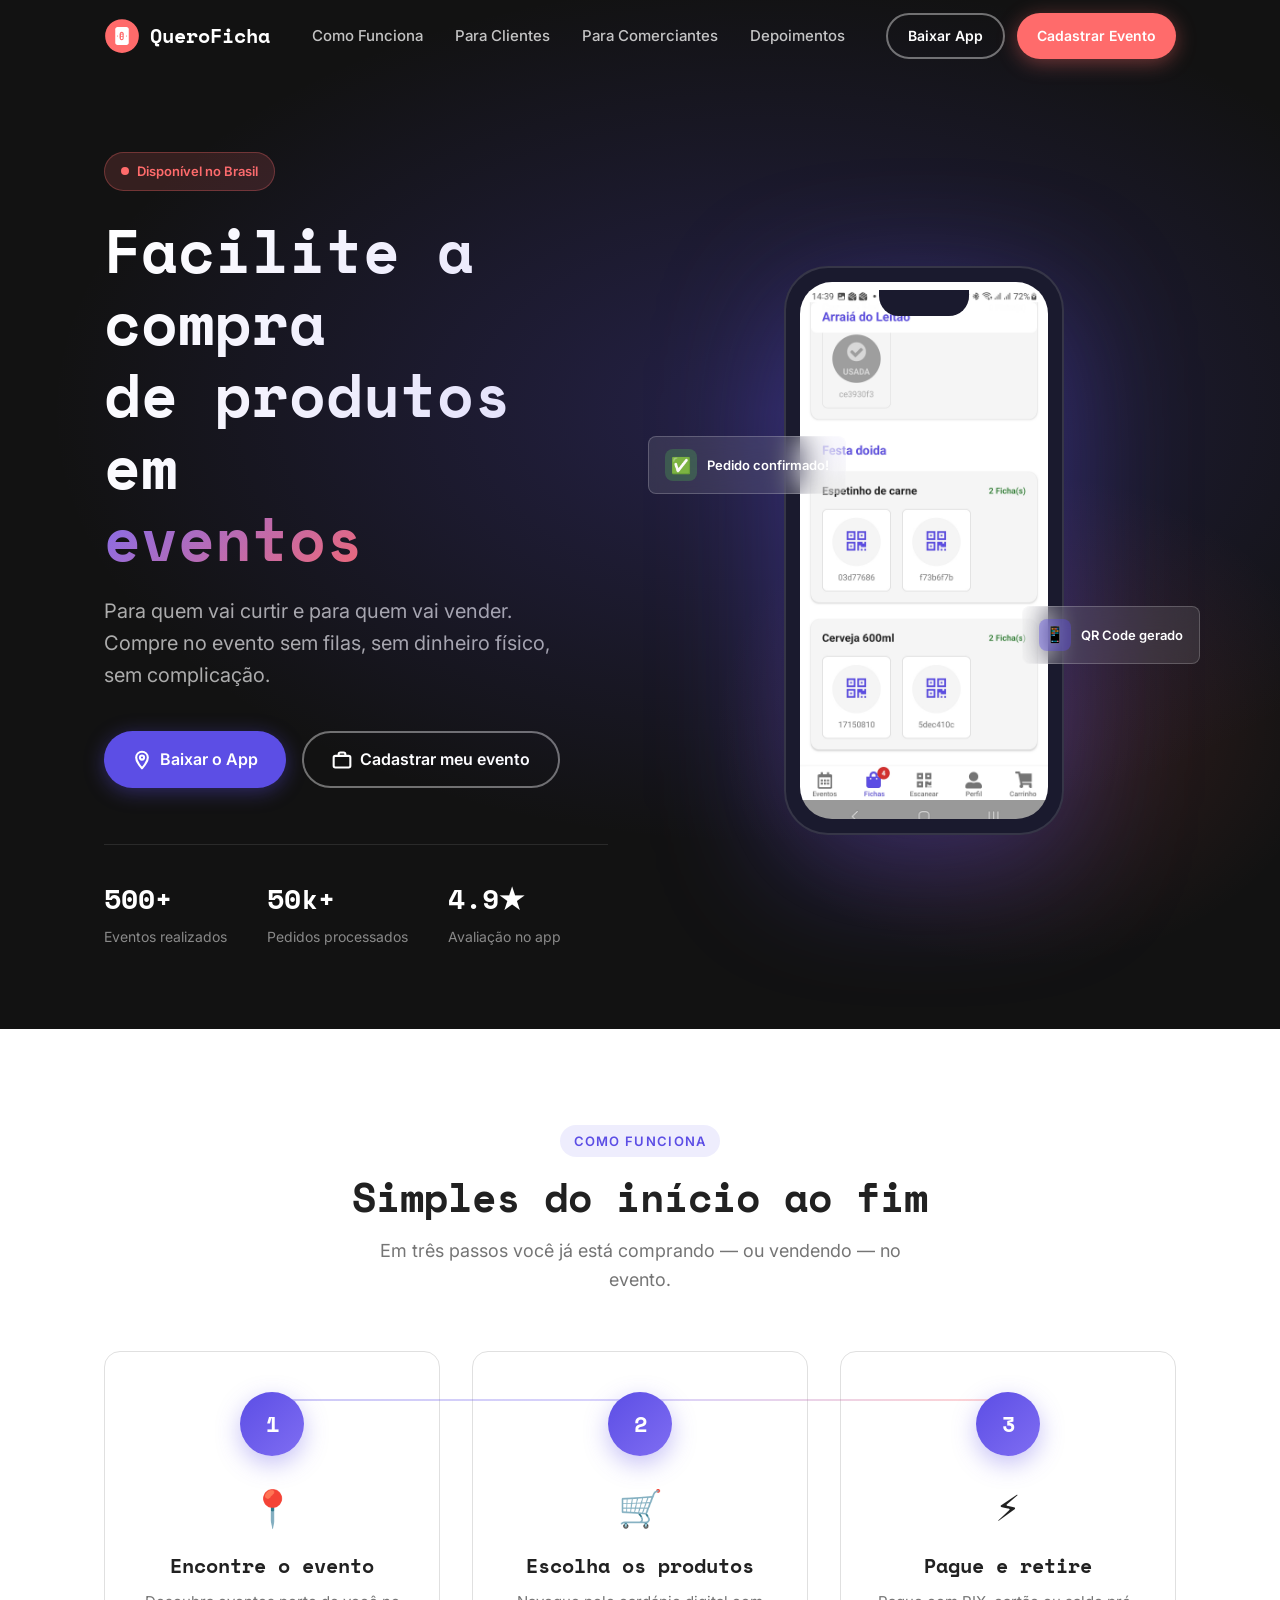
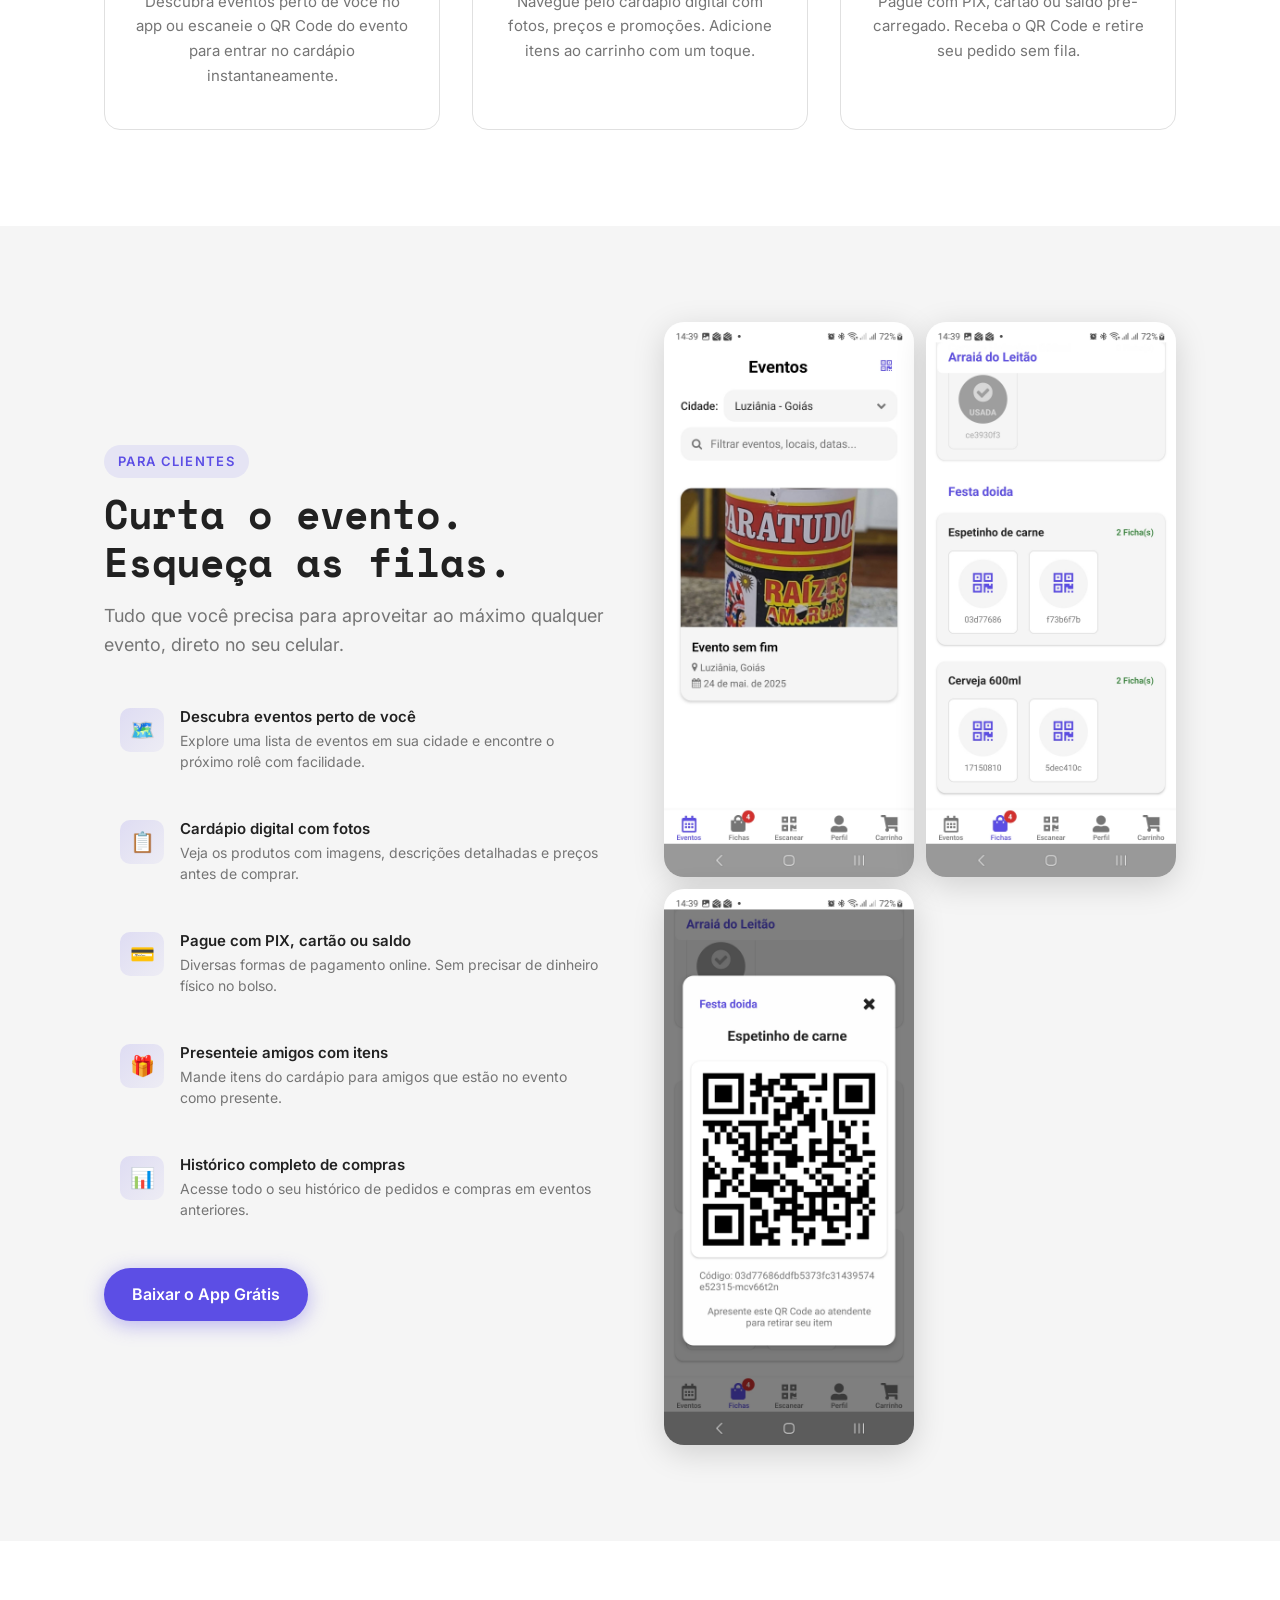
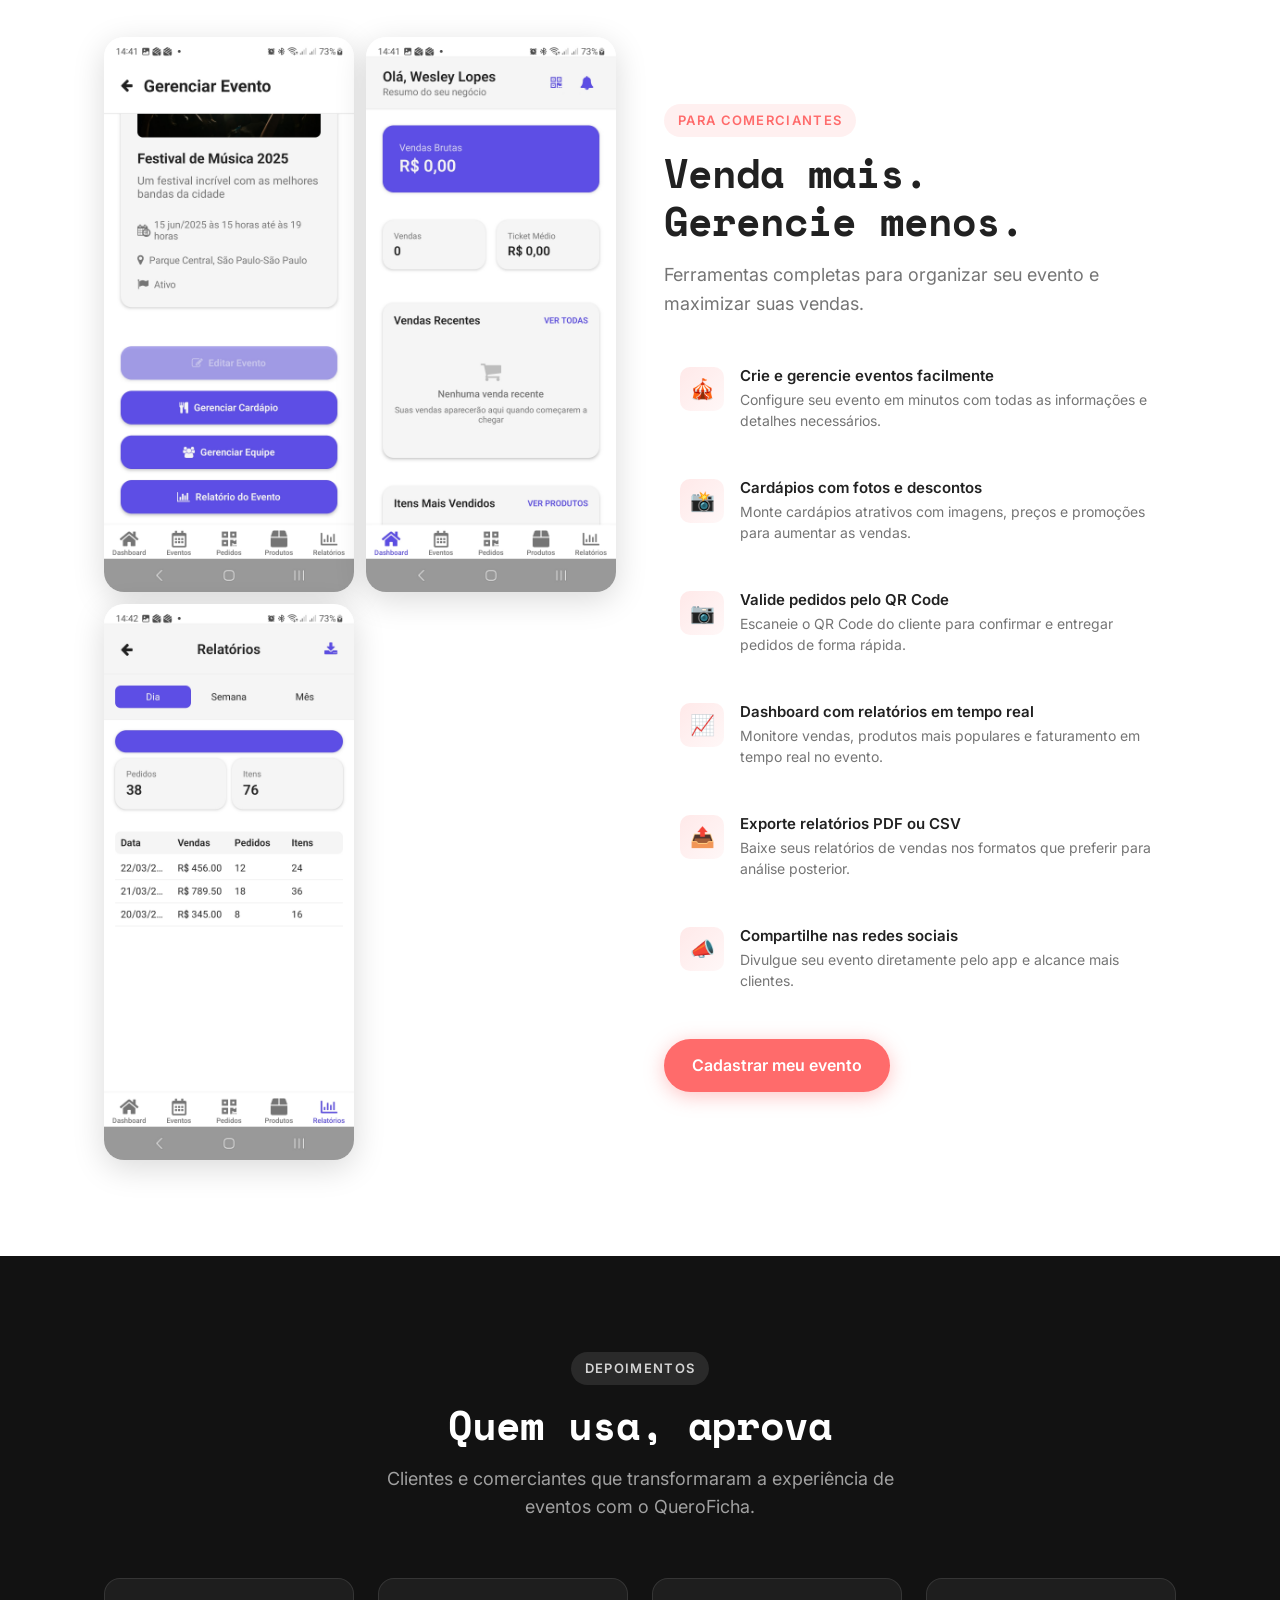
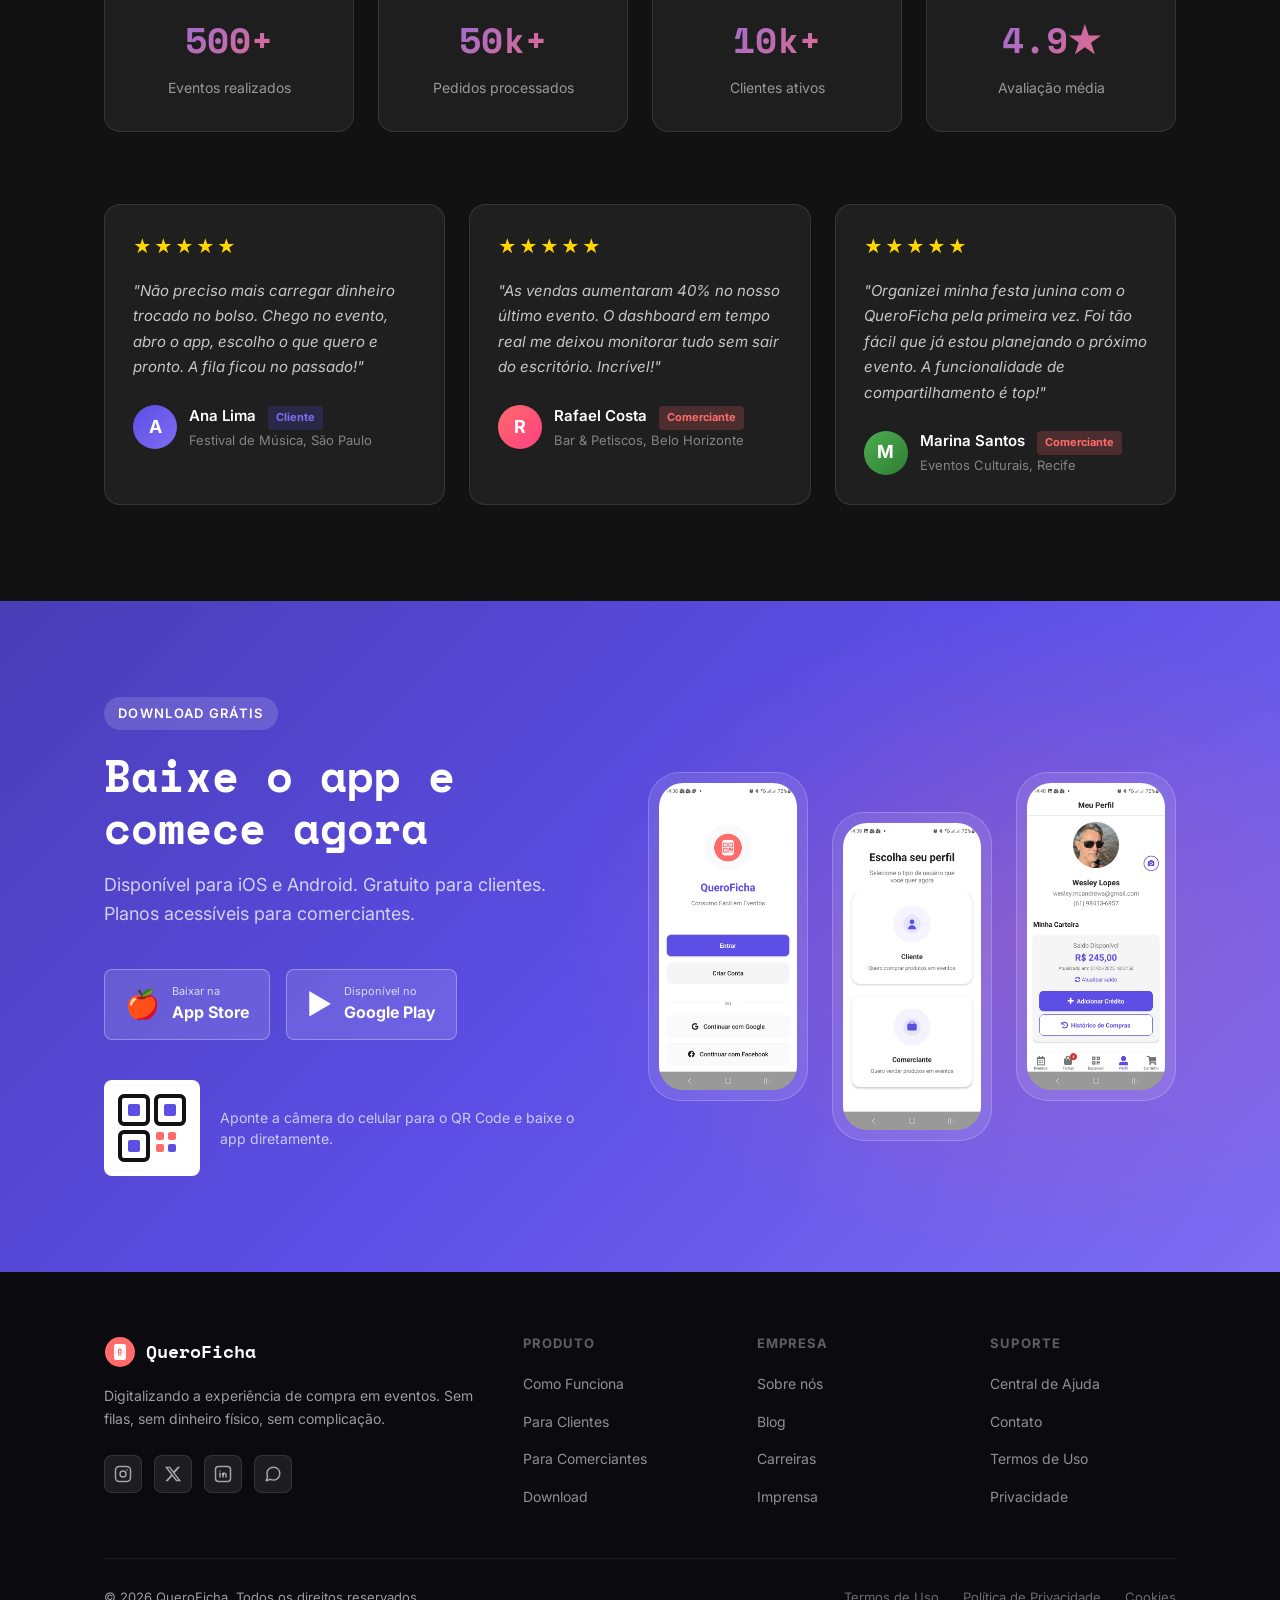
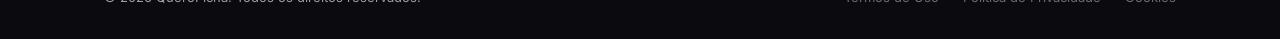
==== index.html @ 1bee039b "initial commit" ====
<!DOCTYPE html>
<html lang="pt-BR">
<head>
  <meta charset="UTF-8" />
  <meta name="viewport" content="width=device-width, initial-scale=1.0" />
  <title>QueroFicha — Facilite a compra de produtos em eventos</title>
  <meta name="description" content="Compre no evento sem filas, sem dinheiro físico, sem complicação. QueroFicha digitaliza a experiência de compra em eventos com QR codes e pagamento online." />
  <link rel="icon" href="assets/images/logo.svg" type="image/svg+xml" />
  <link rel="preconnect" href="https://fonts.googleapis.com" />
  <link rel="preconnect" href="https://fonts.gstatic.com" crossorigin />
  <link href="https://fonts.googleapis.com/css2?family=Space+Mono:wght@400;700&family=Inter:wght@400;500;600;700&display=swap" rel="stylesheet" />
  <style>
    /* ===== RESET & BASE ===== */
    *, *::before, *::after { box-sizing: border-box; margin: 0; padding: 0; }

    :root {
      --primary:       #5C4EE5;
      --primary-light: #7F6DF2;
      --primary-dark:  #4A3DB7;
      --accent:        #FF6B6B;
      --accent-pink:   #FF4081;
      --bg-dark:       #121212;
      --bg-light:      #F5F5F5;
      --bg-white:      #FFFFFF;
      --text-main:     #212121;
      --text-secondary:#757575;
      --border:        #E0E0E0;
      --shadow:        0 4px 24px rgba(92,78,229,.12);
      --shadow-card:   0 2px 16px rgba(0,0,0,.08);
      --radius:        16px;
      --radius-sm:     8px;
      --transition:    .25s ease;
    }

    html { scroll-behavior: smooth; }

    body {
      font-family: 'Inter', system-ui, sans-serif;
      color: var(--text-main);
      background: var(--bg-white);
      overflow-x: hidden;
      line-height: 1.6;
    }

    img { display: block; max-width: 100%; }
    a { text-decoration: none; color: inherit; }
    ul { list-style: none; }

    h1,h2,h3,h4 {
      font-family: 'Space Mono', monospace;
      line-height: 1.2;
    }

    .container {
      width: 100%;
      max-width: 1120px;
      margin: 0 auto;
      padding: 0 24px;
    }

    .section { padding: 96px 0; }
    .section--alt { background: var(--bg-light); }

    .section-label {
      display: inline-block;
      font-size: 13px;
      font-weight: 600;
      letter-spacing: .1em;
      text-transform: uppercase;
      color: var(--primary);
      background: rgba(92,78,229,.1);
      border-radius: 100px;
      padding: 6px 14px;
      margin-bottom: 16px;
    }

    .section-title {
      font-size: clamp(28px, 5vw, 40px);
      font-weight: 700;
      margin-bottom: 16px;
    }

    .section-subtitle {
      font-size: 18px;
      color: var(--text-secondary);
      max-width: 560px;
    }

    .section-header { margin-bottom: 56px; }
    .section-header--center { text-align: center; }
    .section-header--center .section-subtitle { margin: 0 auto; }

    /* ===== BUTTONS ===== */
    .btn {
      display: inline-flex;
      align-items: center;
      gap: 8px;
      padding: 14px 28px;
      border-radius: 100px;
      font-family: 'Inter', sans-serif;
      font-size: 16px;
      font-weight: 600;
      cursor: pointer;
      border: none;
      transition: transform var(--transition), box-shadow var(--transition), background var(--transition);
    }

    .btn:hover { transform: translateY(-2px); }

    .btn--primary {
      background: var(--primary);
      color: #fff;
      box-shadow: 0 4px 20px rgba(92,78,229,.4);
    }
    .btn--primary:hover {
      background: var(--primary-light);
      box-shadow: 0 6px 28px rgba(92,78,229,.5);
    }

    .btn--accent {
      background: var(--accent);
      color: #fff;
      box-shadow: 0 4px 20px rgba(255,107,107,.4);
    }
    .btn--accent:hover {
      background: #ff5252;
      box-shadow: 0 6px 28px rgba(255,107,107,.5);
    }

    .btn--outline {
      background: transparent;
      color: #fff;
      border: 2px solid rgba(255,255,255,.4);
    }
    .btn--outline:hover {
      background: rgba(255,255,255,.1);
      border-color: rgba(255,255,255,.7);
    }

    .btn--outline-dark {
      background: transparent;
      color: var(--primary);
      border: 2px solid var(--primary);
    }
    .btn--outline-dark:hover {
      background: var(--primary);
      color: #fff;
    }

    /* ===== NAVBAR ===== */
    .navbar {
      position: fixed;
      top: 0; left: 0; right: 0;
      z-index: 100;
      background: transparent;
      transition: background var(--transition), box-shadow var(--transition);
    }

    .navbar.scrolled {
      background: rgba(18,18,18,.95);
      backdrop-filter: blur(12px);
      box-shadow: 0 2px 20px rgba(0,0,0,.3);
    }

    .navbar__inner {
      display: flex;
      align-items: center;
      justify-content: space-between;
      height: 72px;
    }

    .navbar__logo {
      display: flex;
      align-items: center;
      gap: 10px;
      font-family: 'Space Mono', monospace;
      font-size: 20px;
      font-weight: 700;
      color: #fff;
    }

    .navbar__logo img { width: 36px; height: 36px; }

    .navbar__links {
      display: flex;
      align-items: center;
      gap: 32px;
    }

    .navbar__links a {
      font-size: 15px;
      font-weight: 500;
      color: rgba(255,255,255,.75);
      transition: color var(--transition);
    }

    .navbar__links a:hover { color: #fff; }

    .navbar__cta { display: flex; gap: 12px; }

    .navbar__toggle {
      display: none;
      flex-direction: column;
      gap: 5px;
      cursor: pointer;
      background: none;
      border: none;
      padding: 4px;
    }

    .navbar__toggle span {
      display: block;
      width: 24px;
      height: 2px;
      background: #fff;
      border-radius: 2px;
      transition: transform var(--transition), opacity var(--transition);
    }

    /* ===== HERO ===== */
    .hero {
      background: var(--bg-dark);
      min-height: 100vh;
      display: flex;
      align-items: center;
      position: relative;
      overflow: hidden;
      padding-top: 72px;
    }

    .hero::before {
      content: '';
      position: absolute;
      inset: 0;
      background:
        radial-gradient(ellipse 80% 60% at 60% 40%, rgba(92,78,229,.25) 0%, transparent 70%),
        radial-gradient(ellipse 40% 40% at 80% 70%, rgba(255,107,107,.15) 0%, transparent 60%);
      pointer-events: none;
    }

    .hero__inner {
      display: grid;
      grid-template-columns: 1fr 1fr;
      align-items: center;
      gap: 64px;
      padding: 80px 0;
    }

    .hero__badge {
      display: inline-flex;
      align-items: center;
      gap: 8px;
      background: rgba(255,107,107,.15);
      border: 1px solid rgba(255,107,107,.3);
      border-radius: 100px;
      padding: 8px 16px;
      font-size: 13px;
      font-weight: 600;
      color: var(--accent);
      margin-bottom: 24px;
    }

    .hero__badge-dot {
      width: 8px; height: 8px;
      background: var(--accent);
      border-radius: 50%;
      animation: pulse 2s infinite;
    }

    @keyframes pulse {
      0%, 100% { opacity: 1; transform: scale(1); }
      50% { opacity: .6; transform: scale(1.3); }
    }

    .hero__title {
      font-size: clamp(36px, 6vw, 60px);
      font-weight: 700;
      color: #fff;
      margin-bottom: 20px;
    }

    .hero__title span {
      background: linear-gradient(135deg, var(--primary-light), var(--accent));
      -webkit-background-clip: text;
      -webkit-text-fill-color: transparent;
      background-clip: text;
    }

    .hero__subtitle {
      font-size: 20px;
      color: rgba(255,255,255,.65);
      margin-bottom: 40px;
      max-width: 480px;
    }

    .hero__ctas {
      display: flex;
      flex-wrap: wrap;
      gap: 16px;
      margin-bottom: 56px;
    }

    .hero__stats {
      display: flex;
      gap: 40px;
      border-top: 1px solid rgba(255,255,255,.1);
      padding-top: 32px;
    }

    .hero__stat-value {
      font-family: 'Space Mono', monospace;
      font-size: 28px;
      font-weight: 700;
      color: #fff;
    }

    .hero__stat-label {
      font-size: 14px;
      color: rgba(255,255,255,.5);
      margin-top: 4px;
    }

    /* Phone mockup */
    .hero__visual {
      display: flex;
      justify-content: center;
      align-items: center;
      position: relative;
    }

    .phone-mockup {
      position: relative;
      width: 280px;
      filter: drop-shadow(0 32px 64px rgba(92,78,229,.4));
      animation: float 4s ease-in-out infinite;
    }

    @keyframes float {
      0%, 100% { transform: translateY(0); }
      50% { transform: translateY(-14px); }
    }

    .phone-mockup__frame {
      position: relative;
      background: #1a1a2e;
      border-radius: 44px;
      padding: 14px;
      border: 2px solid rgba(255,255,255,.12);
    }

    .phone-mockup__screen {
      border-radius: 32px;
      overflow: hidden;
      aspect-ratio: 9/19.5;
      background: #0d0d1a;
    }

    .phone-mockup__screen img {
      width: 100%;
      //height: 100%;
      object-fit: cover;
    }

    .phone-mockup__notch {
      position: absolute;
      top: 22px;
      left: 50%;
      transform: translateX(-50%);
      width: 90px;
      height: 26px;
      background: #1a1a2e;
      border-radius: 0 0 20px 20px;
      z-index: 2;
    }

    .hero__floating-card {
      position: absolute;
      background: rgba(255,255,255,.1);
      backdrop-filter: blur(16px);
      border: 1px solid rgba(255,255,255,.2);
      border-radius: var(--radius-sm);
      padding: 12px 16px;
      display: flex;
      align-items: center;
      gap: 10px;
      font-size: 13px;
      font-weight: 600;
      color: #fff;
      white-space: nowrap;
    }

    .hero__floating-card--left {
      left: -24px;
      top: 30%;
      animation: float 4s 1s ease-in-out infinite;
    }

    .hero__floating-card--right {
      right: -24px;
      bottom: 30%;
      animation: float 4s .5s ease-in-out infinite;
    }

    .floating-icon {
      width: 32px; height: 32px;
      border-radius: 8px;
      display: flex;
      align-items: center;
      justify-content: center;
      font-size: 16px;
    }

    .floating-icon--green { background: rgba(76,175,80,.3); }
    .floating-icon--purple { background: rgba(92,78,229,.4); }

    .hero__screens-grid {
      position: absolute;
      inset: 0;
      pointer-events: none;
      opacity: .05;
      display: grid;
      grid-template-columns: repeat(3,1fr);
      gap: 8px;
      overflow: hidden;
    }

    /* ===== COMO FUNCIONA ===== */
    .steps {
      display: grid;
      grid-template-columns: repeat(3, 1fr);
      gap: 32px;
      position: relative;
    }

    .steps::before {
      content: '';
      position: absolute;
      top: 48px;
      left: 16.67%;
      right: 16.67%;
      height: 2px;
      background: linear-gradient(90deg, var(--primary), var(--primary-light), var(--accent));
      opacity: .3;
    }

    .step-card {
      text-align: center;
      padding: 40px 28px;
      background: var(--bg-white);
      border-radius: var(--radius);
      border: 1px solid var(--border);
      transition: transform var(--transition), box-shadow var(--transition);
    }

    .step-card:hover {
      transform: translateY(-6px);
      box-shadow: var(--shadow);
    }

    .step-number {
      width: 64px; height: 64px;
      border-radius: 50%;
      background: linear-gradient(135deg, var(--primary), var(--primary-light));
      color: #fff;
      font-family: 'Space Mono', monospace;
      font-size: 22px;
      font-weight: 700;
      display: flex;
      align-items: center;
      justify-content: center;
      margin: 0 auto 24px;
      position: relative;
      z-index: 1;
      box-shadow: 0 8px 24px rgba(92,78,229,.35);
    }

    .step-icon {
      font-size: 36px;
      margin-bottom: 16px;
    }

    .step-card h3 {
      font-size: 20px;
      margin-bottom: 12px;
    }

    .step-card p {
      font-size: 15px;
      color: var(--text-secondary);
      line-height: 1.65;
    }

    /* ===== FEATURES ===== */
    .features-grid {
      display: grid;
      grid-template-columns: 1fr 1fr;
      gap: 48px;
      align-items: center;
    }

    .features-grid--reverse .features-visual { order: -1; }

    .features-visual {
      position: relative;
    }

    .features-screenshots {
      display: grid;
      grid-template-columns: 1fr 1fr;
      gap: 12px;
    }

    .screenshot-card {
      border-radius: 20px;
      overflow: hidden;
      box-shadow: 0 8px 32px rgba(0,0,0,.15);
      transition: transform var(--transition);
    }

    .screenshot-card:hover { transform: scale(1.03); }

    .screenshot-card img {
      width: 100%;
      //height: 100%;
      object-fit: cover;
      display: block;
    }

    .screenshot-card--tall {
      grid-row: span 2;
    }

    .features-content .section-label { margin-bottom: 12px; }

    .features-list {
      display: flex;
      flex-direction: column;
      gap: 16px;
      margin-top: 32px;
    }

    .feature-item {
      display: flex;
      align-items: flex-start;
      gap: 16px;
      padding: 16px;
      border-radius: var(--radius-sm);
      transition: background var(--transition);
    }

    .feature-item:hover { background: var(--bg-light); }

    .feature-icon {
      width: 44px; height: 44px;
      border-radius: 10px;
      background: linear-gradient(135deg, rgba(92,78,229,.15), rgba(92,78,229,.05));
      display: flex;
      align-items: center;
      justify-content: center;
      font-size: 20px;
      flex-shrink: 0;
    }

    .feature-icon--accent {
      background: linear-gradient(135deg, rgba(255,107,107,.15), rgba(255,107,107,.05));
    }

    .feature-item h4 {
      font-family: 'Inter', sans-serif;
      font-size: 15px;
      font-weight: 600;
      margin-bottom: 4px;
    }

    .feature-item p {
      font-size: 14px;
      color: var(--text-secondary);
      line-height: 1.5;
    }

    /* ===== DEPOIMENTOS ===== */
    .testimonials { background: var(--bg-dark); color: #fff; }
    .testimonials .section-title { color: #fff; }
    .testimonials .section-subtitle { color: rgba(255,255,255,.6); }

    .stats-bar {
      display: grid;
      grid-template-columns: repeat(4, 1fr);
      gap: 24px;
      margin-bottom: 72px;
    }

    .stat-card {
      text-align: center;
      padding: 32px 20px;
      background: rgba(255,255,255,.05);
      border: 1px solid rgba(255,255,255,.1);
      border-radius: var(--radius);
    }

    .stat-card__value {
      font-family: 'Space Mono', monospace;
      font-size: 36px;
      font-weight: 700;
      background: linear-gradient(135deg, var(--primary-light), var(--accent));
      -webkit-background-clip: text;
      -webkit-text-fill-color: transparent;
      background-clip: text;
    }

    .stat-card__label {
      font-size: 14px;
      color: rgba(255,255,255,.55);
      margin-top: 8px;
    }

    .testimonials-grid {
      display: grid;
      grid-template-columns: repeat(3, 1fr);
      gap: 24px;
    }

    .testimonial-card {
      background: rgba(255,255,255,.06);
      border: 1px solid rgba(255,255,255,.1);
      border-radius: var(--radius);
      padding: 28px;
      transition: border-color var(--transition), background var(--transition);
    }

    .testimonial-card:hover {
      border-color: rgba(92,78,229,.4);
      background: rgba(92,78,229,.1);
    }

    .testimonial-stars {
      color: #FFD700;
      font-size: 18px;
      margin-bottom: 16px;
      letter-spacing: 2px;
    }

    .testimonial-text {
      font-size: 15px;
      color: rgba(255,255,255,.75);
      line-height: 1.7;
      margin-bottom: 24px;
      font-style: italic;
    }

    .testimonial-author {
      display: flex;
      align-items: center;
      gap: 12px;
    }

    .testimonial-avatar {
      width: 44px; height: 44px;
      border-radius: 50%;
      display: flex;
      align-items: center;
      justify-content: center;
      font-size: 18px;
      font-weight: 700;
      color: #fff;
    }

    .testimonial-name {
      font-size: 15px;
      font-weight: 600;
      color: #fff;
    }

    .testimonial-role {
      font-size: 13px;
      color: rgba(255,255,255,.45);
    }

    .testimonial-badge {
      display: inline-block;
      font-size: 11px;
      font-weight: 700;
      padding: 3px 8px;
      border-radius: 4px;
      margin-left: 8px;
    }

    /* ===== DOWNLOAD ===== */
    .download {
      background: linear-gradient(135deg, var(--primary-dark) 0%, var(--primary) 50%, var(--primary-light) 100%);
      padding: 96px 0;
      position: relative;
      overflow: hidden;
    }

    .download::before {
      content: '';
      position: absolute;
      inset: 0;
      background: radial-gradient(ellipse 60% 80% at 80% 50%, rgba(255,107,107,.2) 0%, transparent 60%);
    }

    .download__inner {
      display: grid;
      grid-template-columns: 1fr 1fr;
      gap: 64px;
      align-items: center;
      position: relative;
      z-index: 1;
    }

    .download__title {
      font-size: clamp(28px, 4vw, 44px);
      font-weight: 700;
      color: #fff;
      margin-bottom: 16px;
    }

    .download__subtitle {
      font-size: 18px;
      color: rgba(255,255,255,.75);
      margin-bottom: 40px;
    }

    .download__buttons {
      display: flex;
      flex-wrap: wrap;
      gap: 16px;
      margin-bottom: 40px;
    }

    .store-btn {
      display: flex;
      align-items: center;
      gap: 12px;
      background: rgba(255,255,255,.12);
      border: 1.5px solid rgba(255,255,255,.3);
      border-radius: var(--radius-sm);
      padding: 12px 20px;
      color: #fff;
      font-family: 'Inter', sans-serif;
      cursor: pointer;
      transition: background var(--transition), transform var(--transition);
    }

    .store-btn:hover {
      background: rgba(255,255,255,.2);
      transform: translateY(-2px);
    }

    .store-btn__icon { font-size: 28px; }

    .store-btn__text-small {
      font-size: 11px;
      opacity: .75;
      display: block;
    }

    .store-btn__text-main {
      font-size: 16px;
      font-weight: 700;
      display: block;
    }

    .download__qr {
      display: flex;
      align-items: center;
      gap: 20px;
    }

    .qr-placeholder {
      width: 96px; height: 96px;
      background: #fff;
      border-radius: var(--radius-sm);
      display: flex;
      align-items: center;
      justify-content: center;
      flex-shrink: 0;
    }

    .qr-placeholder svg { width: 72px; height: 72px; }

    .download__qr-text {
      font-size: 14px;
      color: rgba(255,255,255,.7);
      line-height: 1.5;
    }

    .download__visual {
      display: flex;
      justify-content: center;
      gap: 24px;
      align-items: flex-end;
    }

    .download__phone {
      width: 160px;
      background: rgba(255,255,255,.1);
      border: 1.5px solid rgba(255,255,255,.2);
      border-radius: 32px;
      padding: 10px;
      overflow: hidden;
    }

    .download__phone img {
      border-radius: 24px;
      width: 100%;
    }

    .download__phone--tall { margin-bottom: -40px; }

    /* ===== FOOTER ===== */
    .footer {
      background: #0a0a0f;
      color: rgba(255,255,255,.6);
      padding: 64px 0 32px;
    }

    .footer__grid {
      display: grid;
      grid-template-columns: 2fr 1fr 1fr 1fr;
      gap: 48px;
      margin-bottom: 48px;
    }

    .footer__brand-logo {
      display: flex;
      align-items: center;
      gap: 10px;
      font-family: 'Space Mono', monospace;
      font-size: 18px;
      font-weight: 700;
      color: #fff;
      margin-bottom: 16px;
    }

    .footer__brand-logo img { width: 32px; height: 32px; }

    .footer__brand-desc {
      font-size: 14px;
      line-height: 1.7;
      margin-bottom: 24px;
    }

    .footer__socials {
      display: flex;
      gap: 12px;
    }

    .footer__social {
      width: 38px; height: 38px;
      border-radius: 8px;
      background: rgba(255,255,255,.08);
      border: 1px solid rgba(255,255,255,.1);
      display: flex;
      align-items: center;
      justify-content: center;
      font-size: 17px;
      color: rgba(255,255,255,.6);
      transition: background var(--transition), color var(--transition);
    }

    .footer__social:hover {
      background: var(--primary);
      color: #fff;
      border-color: var(--primary);
    }

    .footer__col-title {
      font-family: 'Inter', sans-serif;
      font-size: 13px;
      font-weight: 700;
      text-transform: uppercase;
      letter-spacing: .08em;
      color: rgba(255,255,255,.35);
      margin-bottom: 20px;
    }

    .footer__links {
      display: flex;
      flex-direction: column;
      gap: 12px;
    }

    .footer__links a {
      font-size: 14px;
      color: rgba(255,255,255,.55);
      transition: color var(--transition);
    }

    .footer__links a:hover { color: #fff; }

    .footer__bottom {
      border-top: 1px solid rgba(255,255,255,.08);
      padding-top: 28px;
      display: flex;
      justify-content: space-between;
      align-items: center;
      font-size: 13px;
    }

    .footer__bottom-links {
      display: flex;
      gap: 24px;
    }

    .footer__bottom-links a {
      color: rgba(255,255,255,.4);
      transition: color var(--transition);
    }

    .footer__bottom-links a:hover { color: rgba(255,255,255,.8); }

    /* ===== SCROLL REVEAL ===== */
    .reveal {
      opacity: 0;
      transform: translateY(32px);
      transition: opacity .65s ease, transform .65s ease;
    }

    .reveal.visible {
      opacity: 1;
      transform: none;
    }

    .reveal--delay-1 { transition-delay: .1s; }
    .reveal--delay-2 { transition-delay: .2s; }
    .reveal--delay-3 { transition-delay: .3s; }
    .reveal--delay-4 { transition-delay: .4s; }

    /* ===== MOBILE MENU ===== */
    .mobile-menu {
      display: none;
      position: fixed;
      inset: 0;
      z-index: 99;
      background: rgba(10,10,15,.97);
      backdrop-filter: blur(16px);
      flex-direction: column;
      align-items: center;
      justify-content: center;
      gap: 32px;
    }

    .mobile-menu.open { display: flex; }

    .mobile-menu a {
      font-family: 'Space Mono', monospace;
      font-size: 22px;
      color: #fff;
      opacity: .8;
      transition: opacity var(--transition);
    }

    .mobile-menu a:hover { opacity: 1; }

    .mobile-menu__close {
      position: absolute;
      top: 24px; right: 24px;
      background: none;
      border: none;
      color: #fff;
      font-size: 28px;
      cursor: pointer;
    }

    /* ===== RESPONSIVE ===== */
    @media (max-width: 1024px) {
      .hero__inner { grid-template-columns: 1fr; text-align: center; gap: 48px; }
      .hero__subtitle { margin: 0 auto 40px; }
      .hero__ctas { justify-content: center; }
      .hero__stats { justify-content: center; }
      .hero__visual { display: none; }

      .steps { grid-template-columns: 1fr; max-width: 440px; margin: 0 auto; }
      .steps::before { display: none; }

      .features-grid { grid-template-columns: 1fr; }
      .features-grid--reverse .features-visual { order: 0; }
      .features-screenshots { max-width: 480px; margin: 0 auto; }

      .stats-bar { grid-template-columns: repeat(2,1fr); }
      .testimonials-grid { grid-template-columns: 1fr; max-width: 480px; margin: 0 auto; }

      .download__inner { grid-template-columns: 1fr; text-align: center; }
      .download__buttons { justify-content: center; }
      .download__qr { justify-content: center; }
      .download__visual { display: none; }

      .footer__grid { grid-template-columns: 1fr 1fr; }
      .footer__brand { grid-column: span 2; }

      .navbar__links, .navbar__cta { display: none; }
      .navbar__toggle { display: flex; }
    }

    @media (max-width: 640px) {
      .section { padding: 64px 0; }
      .stats-bar { grid-template-columns: 1fr 1fr; }
      .footer__grid { grid-template-columns: 1fr; }
      .footer__brand { grid-column: span 1; }
      .footer__bottom { flex-direction: column; gap: 16px; text-align: center; }
      .hero__stats { flex-wrap: wrap; gap: 24px; }
    }
  </style>
</head>
<body>

  <!-- ===== NAVBAR ===== -->
  <nav class="navbar" id="navbar">
    <div class="container">
      <div class="navbar__inner">
        <a href="#" class="navbar__logo">
          <img src="assets/images/logo.svg" alt="QueroFicha logo" />
          QueroFicha
        </a>

        <ul class="navbar__links">
          <li><a href="#como-funciona">Como Funciona</a></li>
          <li><a href="#clientes">Para Clientes</a></li>
          <li><a href="#comerciantes">Para Comerciantes</a></li>
          <li><a href="#depoimentos">Depoimentos</a></li>
        </ul>

        <div class="navbar__cta">
          <a href="#download" class="btn btn--outline" style="padding:10px 20px;font-size:14px;">Baixar App</a>
          <a href="#comerciantes" class="btn btn--accent" style="padding:10px 20px;font-size:14px;">Cadastrar Evento</a>
        </div>

        <button class="navbar__toggle" id="menuToggle" aria-label="Menu">
          <span></span><span></span><span></span>
        </button>
      </div>
    </div>
  </nav>

  <!-- Mobile Menu -->
  <div class="mobile-menu" id="mobileMenu">
    <button class="mobile-menu__close" id="menuClose">✕</button>
    <a href="#como-funciona" class="menu-link">Como Funciona</a>
    <a href="#clientes" class="menu-link">Para Clientes</a>
    <a href="#comerciantes" class="menu-link">Para Comerciantes</a>
    <a href="#depoimentos" class="menu-link">Depoimentos</a>
    <a href="#download" class="btn btn--primary">Baixar o App</a>
    <a href="#comerciantes" class="btn btn--accent">Cadastrar Evento</a>
  </div>

  <!-- ===== HERO ===== -->
  <section class="hero" id="hero">
    <div class="container">
      <div class="hero__inner">
        <div class="hero__content">
          <div class="hero__badge">
            <span class="hero__badge-dot"></span>
            Disponível no Brasil
          </div>

          <h1 class="hero__title">
            Facilite a compra<br />
            de produtos em<br />
            <span>eventos</span>
          </h1>

          <p class="hero__subtitle">
            Para quem vai curtir e para quem vai vender. Compre no evento sem filas, sem dinheiro físico, sem complicação.
          </p>

          <div class="hero__ctas">
            <a href="#download" class="btn btn--primary">
              <svg width="20" height="20" viewBox="0 0 24 24" fill="none" stroke="currentColor" stroke-width="2.5" stroke-linecap="round" stroke-linejoin="round"><path d="M12 2a7 7 0 0 0-7 7c0 5 7 13 7 13s7-8 7-13a7 7 0 0 0-7-7z"/><circle cx="12" cy="9" r="2.5"/></svg>
              Baixar o App
            </a>
            <a href="#comerciantes" class="btn btn--outline">
              <svg width="20" height="20" viewBox="0 0 24 24" fill="none" stroke="currentColor" stroke-width="2.5" stroke-linecap="round" stroke-linejoin="round"><rect x="2" y="7" width="20" height="14" rx="2"/><path d="M16 7V5a2 2 0 0 0-2-2h-4a2 2 0 0 0-2 2v2"/></svg>
              Cadastrar meu evento
            </a>
          </div>

          <div class="hero__stats">
            <div>
              <div class="hero__stat-value">500+</div>
              <div class="hero__stat-label">Eventos realizados</div>
            </div>
            <div>
              <div class="hero__stat-value">50k+</div>
              <div class="hero__stat-label">Pedidos processados</div>
            </div>
            <div>
              <div class="hero__stat-value">4.9★</div>
              <div class="hero__stat-label">Avaliação no app</div>
            </div>
          </div>
        </div>

        <div class="hero__visual">
          <div class="phone-mockup">
            <div class="phone-mockup__frame">
              <div class="phone-mockup__notch"></div>
              <div class="phone-mockup__screen">
                <img src="screenshots/Cliente%20lista%20eventos.jpg" alt="Tela do app QueroFicha" loading="eager" />
              </div>
            </div>
          </div>

          <div class="hero__floating-card hero__floating-card--left">
            <div class="floating-icon floating-icon--green">✅</div>
            Pedido confirmado!
          </div>

          <div class="hero__floating-card hero__floating-card--right">
            <div class="floating-icon floating-icon--purple">📱</div>
            QR Code gerado
          </div>
        </div>
      </div>
    </div>
  </section>

  <!-- ===== COMO FUNCIONA ===== -->
  <section class="section" id="como-funciona">
    <div class="container">
      <div class="section-header section-header--center reveal">
        <span class="section-label">Como Funciona</span>
        <h2 class="section-title">Simples do início ao fim</h2>
        <p class="section-subtitle">Em três passos você já está comprando — ou vendendo — no evento.</p>
      </div>

      <div class="steps">
        <div class="step-card reveal reveal--delay-1">
          <div class="step-number">1</div>
          <div class="step-icon">📍</div>
          <h3>Encontre o evento</h3>
          <p>Descubra eventos perto de você no app ou escaneie o QR Code do evento para entrar no cardápio instantaneamente.</p>
        </div>

        <div class="step-card reveal reveal--delay-2">
          <div class="step-number">2</div>
          <div class="step-icon">🛒</div>
          <h3>Escolha os produtos</h3>
          <p>Navegue pelo cardápio digital com fotos, preços e promoções. Adicione itens ao carrinho com um toque.</p>
        </div>

        <div class="step-card reveal reveal--delay-3">
          <div class="step-number">3</div>
          <div class="step-icon">⚡</div>
          <h3>Pague e retire</h3>
          <p>Pague com PIX, cartão ou saldo pré-carregado. Receba o QR Code e retire seu pedido sem fila.</p>
        </div>
      </div>
    </div>
  </section>

  <!-- ===== PARA CLIENTES ===== -->
  <section class="section section--alt" id="clientes">
    <div class="container">
      <div class="features-grid">
        <div class="features-content reveal">
          <span class="section-label">Para Clientes</span>
          <h2 class="section-title">Curta o evento.<br/>Esqueça as filas.</h2>
          <p class="section-subtitle">Tudo que você precisa para aproveitar ao máximo qualquer evento, direto no seu celular.</p>

          <ul class="features-list">
            <li class="feature-item">
              <div class="feature-icon">🗺️</div>
              <div>
                <h4>Descubra eventos perto de você</h4>
                <p>Explore uma lista de eventos em sua cidade e encontre o próximo rolê com facilidade.</p>
              </div>
            </li>
            <li class="feature-item">
              <div class="feature-icon">📋</div>
              <div>
                <h4>Cardápio digital com fotos</h4>
                <p>Veja os produtos com imagens, descrições detalhadas e preços antes de comprar.</p>
              </div>
            </li>
            <li class="feature-item">
              <div class="feature-icon">💳</div>
              <div>
                <h4>Pague com PIX, cartão ou saldo</h4>
                <p>Diversas formas de pagamento online. Sem precisar de dinheiro físico no bolso.</p>
              </div>
            </li>
            <li class="feature-item">
              <div class="feature-icon">🎁</div>
              <div>
                <h4>Presenteie amigos com itens</h4>
                <p>Mande itens do cardápio para amigos que estão no evento como presente.</p>
              </div>
            </li>
            <li class="feature-item">
              <div class="feature-icon">📊</div>
              <div>
                <h4>Histórico completo de compras</h4>
                <p>Acesse todo o seu histórico de pedidos e compras em eventos anteriores.</p>
              </div>
            </li>
          </ul>

          <div style="margin-top:32px;">
            <a href="#download" class="btn btn--primary">
              Baixar o App Grátis
            </a>
          </div>
        </div>

        <div class="features-visual reveal reveal--delay-1">
          <div class="features-screenshots">
            <div class="screenshot-card">
              <img src="screenshots/Cliente%20lista%20eventos.jpg" alt="Lista de eventos" loading="lazy" />
            </div>
            <div class="screenshot-card">
              <img src="screenshots/Cliente%20lista%20fichas.jpg" alt="Lista de fichas" loading="lazy" />
            </div>
            <div class="screenshot-card">
              <img src="screenshots/Cliente%20apresenta%20ficha.jpg" alt="Apresentação de ficha" loading="lazy" />
            </div>
          </div>
        </div>
      </div>
    </div>
  </section>

  <!-- ===== PARA COMERCIANTES ===== -->
  <section class="section" id="comerciantes">
    <div class="container">
      <div class="features-grid features-grid--reverse">
        <div class="features-content reveal">
          <span class="section-label" style="background:rgba(255,107,107,.1);color:var(--accent);">Para Comerciantes</span>
          <h2 class="section-title">Venda mais.<br/>Gerencie menos.</h2>
          <p class="section-subtitle">Ferramentas completas para organizar seu evento e maximizar suas vendas.</p>

          <ul class="features-list">
            <li class="feature-item">
              <div class="feature-icon feature-icon--accent">🎪</div>
              <div>
                <h4>Crie e gerencie eventos facilmente</h4>
                <p>Configure seu evento em minutos com todas as informações e detalhes necessários.</p>
              </div>
            </li>
            <li class="feature-item">
              <div class="feature-icon feature-icon--accent">📸</div>
              <div>
                <h4>Cardápios com fotos e descontos</h4>
                <p>Monte cardápios atrativos com imagens, preços e promoções para aumentar as vendas.</p>
              </div>
            </li>
            <li class="feature-item">
              <div class="feature-icon feature-icon--accent">📷</div>
              <div>
                <h4>Valide pedidos pelo QR Code</h4>
                <p>Escaneie o QR Code do cliente para confirmar e entregar pedidos de forma rápida.</p>
              </div>
            </li>
            <li class="feature-item">
              <div class="feature-icon feature-icon--accent">📈</div>
              <div>
                <h4>Dashboard com relatórios em tempo real</h4>
                <p>Monitore vendas, produtos mais populares e faturamento em tempo real no evento.</p>
              </div>
            </li>
            <li class="feature-item">
              <div class="feature-icon feature-icon--accent">📤</div>
              <div>
                <h4>Exporte relatórios PDF ou CSV</h4>
                <p>Baixe seus relatórios de vendas nos formatos que preferir para análise posterior.</p>
              </div>
            </li>
            <li class="feature-item">
              <div class="feature-icon feature-icon--accent">📣</div>
              <div>
                <h4>Compartilhe nas redes sociais</h4>
                <p>Divulgue seu evento diretamente pelo app e alcance mais clientes.</p>
              </div>
            </li>
          </ul>

          <div style="margin-top:32px;">
            <a href="#download" class="btn btn--accent">
              Cadastrar meu evento
            </a>
          </div>
        </div>

        <div class="features-visual reveal reveal--delay-1">
          <div class="features-screenshots">
            <div class="screenshot-card">
              <img src="screenshots/Comerciante%20Gerencia%20Evento.jpg" alt="Gerenciar evento" loading="lazy" />
            </div>
            <div class="screenshot-card">
              <img src="screenshots/Dashboard%20do%20Comerciante.jpg" alt="Dashboard" loading="lazy" />
            </div>
            <div class="screenshot-card">
              <img src="screenshots/Relat%C3%B3rios%20do%20Comerciante.jpg" alt="Relatórios" loading="lazy" />
            </div>
          </div>
        </div>
      </div>
    </div>
  </section>

  <!-- ===== DEPOIMENTOS ===== -->
  <section class="section testimonials" id="depoimentos">
    <div class="container">
      <div class="section-header section-header--center reveal">
        <span class="section-label" style="background:rgba(255,255,255,.1);color:rgba(255,255,255,.8);">Depoimentos</span>
        <h2 class="section-title">Quem usa, aprova</h2>
        <p class="section-subtitle">Clientes e comerciantes que transformaram a experiência de eventos com o QueroFicha.</p>
      </div>

      <div class="stats-bar reveal">
        <div class="stat-card">
          <div class="stat-card__value">500+</div>
          <div class="stat-card__label">Eventos realizados</div>
        </div>
        <div class="stat-card">
          <div class="stat-card__value">50k+</div>
          <div class="stat-card__label">Pedidos processados</div>
        </div>
        <div class="stat-card">
          <div class="stat-card__value">10k+</div>
          <div class="stat-card__label">Clientes ativos</div>
        </div>
        <div class="stat-card">
          <div class="stat-card__value">4.9★</div>
          <div class="stat-card__label">Avaliação média</div>
        </div>
      </div>

      <div class="testimonials-grid">
        <div class="testimonial-card reveal reveal--delay-1">
          <div class="testimonial-stars">★★★★★</div>
          <p class="testimonial-text">"Não preciso mais carregar dinheiro trocado no bolso. Chego no evento, abro o app, escolho o que quero e pronto. A fila ficou no passado!"</p>
          <div class="testimonial-author">
            <div class="testimonial-avatar" style="background:linear-gradient(135deg,#5C4EE5,#7F6DF2);">A</div>
            <div>
              <div class="testimonial-name">Ana Lima
                <span class="testimonial-badge" style="background:rgba(92,78,229,.2);color:#7F6DF2;">Cliente</span>
              </div>
              <div class="testimonial-role">Festival de Música, São Paulo</div>
            </div>
          </div>
        </div>

        <div class="testimonial-card reveal reveal--delay-2">
          <div class="testimonial-stars">★★★★★</div>
          <p class="testimonial-text">"As vendas aumentaram 40% no nosso último evento. O dashboard em tempo real me deixou monitorar tudo sem sair do escritório. Incrível!"</p>
          <div class="testimonial-author">
            <div class="testimonial-avatar" style="background:linear-gradient(135deg,#FF6B6B,#FF4081);">R</div>
            <div>
              <div class="testimonial-name">Rafael Costa
                <span class="testimonial-badge" style="background:rgba(255,107,107,.2);color:#FF6B6B;">Comerciante</span>
              </div>
              <div class="testimonial-role">Bar & Petiscos, Belo Horizonte</div>
            </div>
          </div>
        </div>

        <div class="testimonial-card reveal reveal--delay-3">
          <div class="testimonial-stars">★★★★★</div>
          <p class="testimonial-text">"Organizei minha festa junina com o QueroFicha pela primeira vez. Foi tão fácil que já estou planejando o próximo evento. A funcionalidade de compartilhamento é top!"</p>
          <div class="testimonial-author">
            <div class="testimonial-avatar" style="background:linear-gradient(135deg,#4CAF50,#2E7D32);">M</div>
            <div>
              <div class="testimonial-name">Marina Santos
                <span class="testimonial-badge" style="background:rgba(255,107,107,.2);color:#FF6B6B;">Comerciante</span>
              </div>
              <div class="testimonial-role">Eventos Culturais, Recife</div>
            </div>
          </div>
        </div>
      </div>
    </div>
  </section>

  <!-- ===== DOWNLOAD ===== -->
  <section class="download" id="download">
    <div class="container">
      <div class="download__inner">
        <div>
          <span class="section-label" style="background:rgba(255,255,255,.15);color:#fff;margin-bottom:20px;">Download Grátis</span>
          <h2 class="download__title">Baixe o app e<br />comece agora</h2>
          <p class="download__subtitle">Disponível para iOS e Android. Gratuito para clientes. Planos acessíveis para comerciantes.</p>

          <div class="download__buttons">
            <a href="#" class="store-btn">
              <span class="store-btn__icon">🍎</span>
              <div>
                <span class="store-btn__text-small">Baixar na</span>
                <span class="store-btn__text-main">App Store</span>
              </div>
            </a>
            <a href="#" class="store-btn">
              <span class="store-btn__icon">▶️</span>
              <div>
                <span class="store-btn__text-small">Disponível no</span>
                <span class="store-btn__text-main">Google Play</span>
              </div>
            </a>
          </div>

          <div class="download__qr">
            <div class="qr-placeholder">
              <svg viewBox="0 0 72 72" fill="none" xmlns="http://www.w3.org/2000/svg">
                <rect x="4" y="4" width="28" height="28" rx="4" fill="none" stroke="#121212" stroke-width="4"/>
                <rect x="12" y="12" width="12" height="12" rx="2" fill="#5C4EE5"/>
                <rect x="40" y="4" width="28" height="28" rx="4" fill="none" stroke="#121212" stroke-width="4"/>
                <rect x="48" y="12" width="12" height="12" rx="2" fill="#5C4EE5"/>
                <rect x="4" y="40" width="28" height="28" rx="4" fill="none" stroke="#121212" stroke-width="4"/>
                <rect x="12" y="48" width="12" height="12" rx="2" fill="#5C4EE5"/>
                <rect x="40" y="40" width="8" height="8" rx="2" fill="#FF6B6B"/>
                <rect x="52" y="40" width="8" height="8" rx="2" fill="#FF6B6B"/>
                <rect x="40" y="52" width="8" height="8" rx="2" fill="#FF6B6B"/>
                <rect x="52" y="52" width="8" height="8" rx="2" fill="#5C4EE5"/>
              </svg>
            </div>
            <p class="download__qr-text">
              Aponte a câmera do celular para o QR Code e baixe o app diretamente.
            </p>
          </div>
        </div>

        <div class="download__visual">
          <div class="download__phone">
            <img src="screenshots/Login.jpg" alt="Tela de login" loading="lazy" />
          </div>
          <div class="download__phone download__phone--tall">
            <img src="screenshots/Selecionar%20Perfil.jpg" alt="Selecionar perfil" loading="lazy" />
          </div>
          <div class="download__phone">
            <img src="screenshots/Perfil%20do%20Usu%C3%A1rio.jpg" alt="Perfil do usuário" loading="lazy" />
          </div>
        </div>
      </div>
    </div>
  </section>

  <!-- ===== FOOTER ===== -->
  <footer class="footer">
    <div class="container">
      <div class="footer__grid">
        <div class="footer__brand">
          <div class="footer__brand-logo">
            <img src="assets/images/logo.svg" alt="QueroFicha" />
            QueroFicha
          </div>
          <p class="footer__brand-desc">
            Digitalizando a experiência de compra em eventos. Sem filas, sem dinheiro físico, sem complicação.
          </p>
          <div class="footer__socials">
            <a href="#" class="footer__social" aria-label="Instagram">
              <svg width="18" height="18" viewBox="0 0 24 24" fill="none" stroke="currentColor" stroke-width="2" stroke-linecap="round" stroke-linejoin="round"><rect x="2" y="2" width="20" height="20" rx="5"/><circle cx="12" cy="12" r="4"/><circle cx="17.5" cy="6.5" r="1" fill="currentColor" stroke="none"/></svg>
            </a>
            <a href="#" class="footer__social" aria-label="Twitter / X">
              <svg width="18" height="18" viewBox="0 0 24 24" fill="currentColor"><path d="M18.244 2.25h3.308l-7.227 8.26 8.502 11.24H16.17l-5.214-6.817L4.99 21.75H1.68l7.73-8.835L1.254 2.25H8.08l4.713 6.231zm-1.161 17.52h1.833L7.084 4.126H5.117z"/></svg>
            </a>
            <a href="#" class="footer__social" aria-label="LinkedIn">
              <svg width="18" height="18" viewBox="0 0 24 24" fill="none" stroke="currentColor" stroke-width="2" stroke-linecap="round" stroke-linejoin="round"><rect x="2" y="2" width="20" height="20" rx="4"/><line x1="8" y1="11" x2="8" y2="16"/><line x1="8" y1="8" x2="8" y2="8.01"/><line x1="12" y1="16" x2="12" y2="11"/><path d="M16 16v-3a2 2 0 0 0-4 0"/></svg>
            </a>
            <a href="#" class="footer__social" aria-label="WhatsApp">
              <svg width="18" height="18" viewBox="0 0 24 24" fill="none" stroke="currentColor" stroke-width="2" stroke-linecap="round" stroke-linejoin="round"><path d="M21 11.5a8.38 8.38 0 0 1-.9 3.8 8.5 8.5 0 0 1-7.6 4.7 8.38 8.38 0 0 1-3.8-.9L3 21l1.9-5.7a8.38 8.38 0 0 1-.9-3.8 8.5 8.5 0 0 1 4.7-7.6 8.38 8.38 0 0 1 3.8-.9h.5a8.48 8.48 0 0 1 8 8v.5z"/></svg>
            </a>
          </div>
        </div>

        <div>
          <h4 class="footer__col-title">Produto</h4>
          <ul class="footer__links">
            <li><a href="#como-funciona">Como Funciona</a></li>
            <li><a href="#clientes">Para Clientes</a></li>
            <li><a href="#comerciantes">Para Comerciantes</a></li>
            <li><a href="#download">Download</a></li>
          </ul>
        </div>

        <div>
          <h4 class="footer__col-title">Empresa</h4>
          <ul class="footer__links">
            <li><a href="#">Sobre nós</a></li>
            <li><a href="#">Blog</a></li>
            <li><a href="#">Carreiras</a></li>
            <li><a href="#">Imprensa</a></li>
          </ul>
        </div>

        <div>
          <h4 class="footer__col-title">Suporte</h4>
          <ul class="footer__links">
            <li><a href="#">Central de Ajuda</a></li>
            <li><a href="#">Contato</a></li>
            <li><a href="#">Termos de Uso</a></li>
            <li><a href="#">Privacidade</a></li>
          </ul>
        </div>
      </div>

      <div class="footer__bottom">
        <span>© 2026 QueroFicha. Todos os direitos reservados.</span>
        <div class="footer__bottom-links">
          <a href="#">Termos de Uso</a>
          <a href="#">Política de Privacidade</a>
          <a href="#">Cookies</a>
        </div>
      </div>
    </div>
  </footer>

  <!-- ===== JAVASCRIPT ===== -->
  <script>
    // Navbar scroll effect
    const navbar = document.getElementById('navbar');
    window.addEventListener('scroll', () => {
      navbar.classList.toggle('scrolled', window.scrollY > 40);
    });

    // Mobile menu
    const menuToggle = document.getElementById('menuToggle');
    const menuClose = document.getElementById('menuClose');
    const mobileMenu = document.getElementById('mobileMenu');
    const menuLinks = document.querySelectorAll('.menu-link');

    menuToggle.addEventListener('click', () => mobileMenu.classList.add('open'));
    menuClose.addEventListener('click', () => mobileMenu.classList.remove('open'));
    menuLinks.forEach(l => l.addEventListener('click', () => mobileMenu.classList.remove('open')));

    // Scroll reveal
    const revealEls = document.querySelectorAll('.reveal');
    const revealObserver = new IntersectionObserver((entries) => {
      entries.forEach(entry => {
        if (entry.isIntersecting) {
          entry.target.classList.add('visible');
          revealObserver.unobserve(entry.target);
        }
      });
    }, { threshold: 0.12 });

    revealEls.forEach(el => revealObserver.observe(el));

    // Smooth scroll for anchor links
    document.querySelectorAll('a[href^="#"]').forEach(anchor => {
      anchor.addEventListener('click', (e) => {
        const target = document.querySelector(anchor.getAttribute('href'));
        if (target) {
          e.preventDefault();
          const offset = 80;
          const top = target.getBoundingClientRect().top + window.scrollY - offset;
          window.scrollTo({ top, behavior: 'smooth' });
        }
      });
    });

    // Screenshot carousel in hero on mobile (auto-rotate)
    const heroScreens = [
      'screenshots/Cliente%20lista%20eventos.jpg',
      'screenshots/Cliente%20lista%20fichas.jpg',
      'screenshots/Cliente%20apresenta%20ficha.jpg',
      'screenshots/Dashboard%20do%20Comerciante.jpg',
    ];

    let heroIdx = 0;
    const heroImg = document.querySelector('.phone-mockup__screen img');
    if (heroImg) {
      setInterval(() => {
        heroIdx = (heroIdx + 1) % heroScreens.length;
        heroImg.style.opacity = '0';
        heroImg.style.transition = 'opacity .4s';
        setTimeout(() => {
          heroImg.src = heroScreens[heroIdx];
          heroImg.style.opacity = '1';
        }, 400);
      }, 3000);
    }
  </script>
</body>
</html>
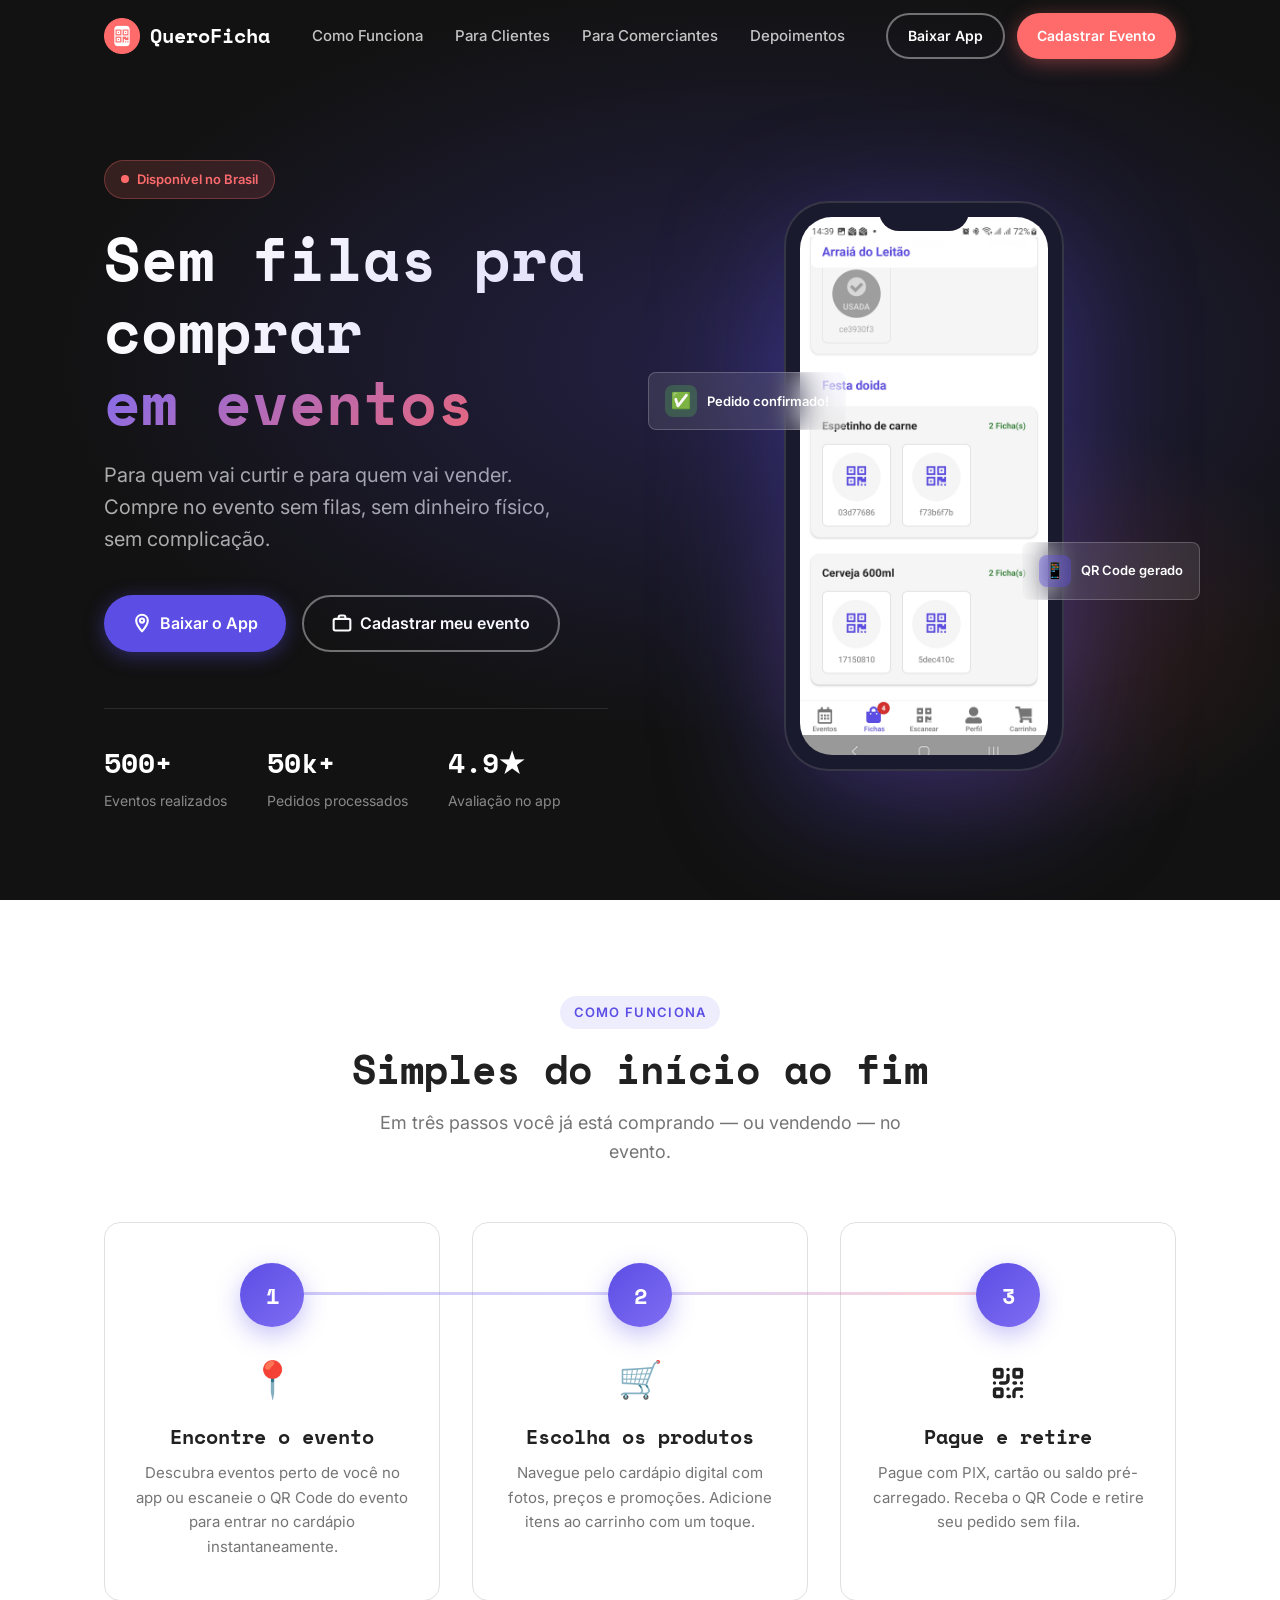
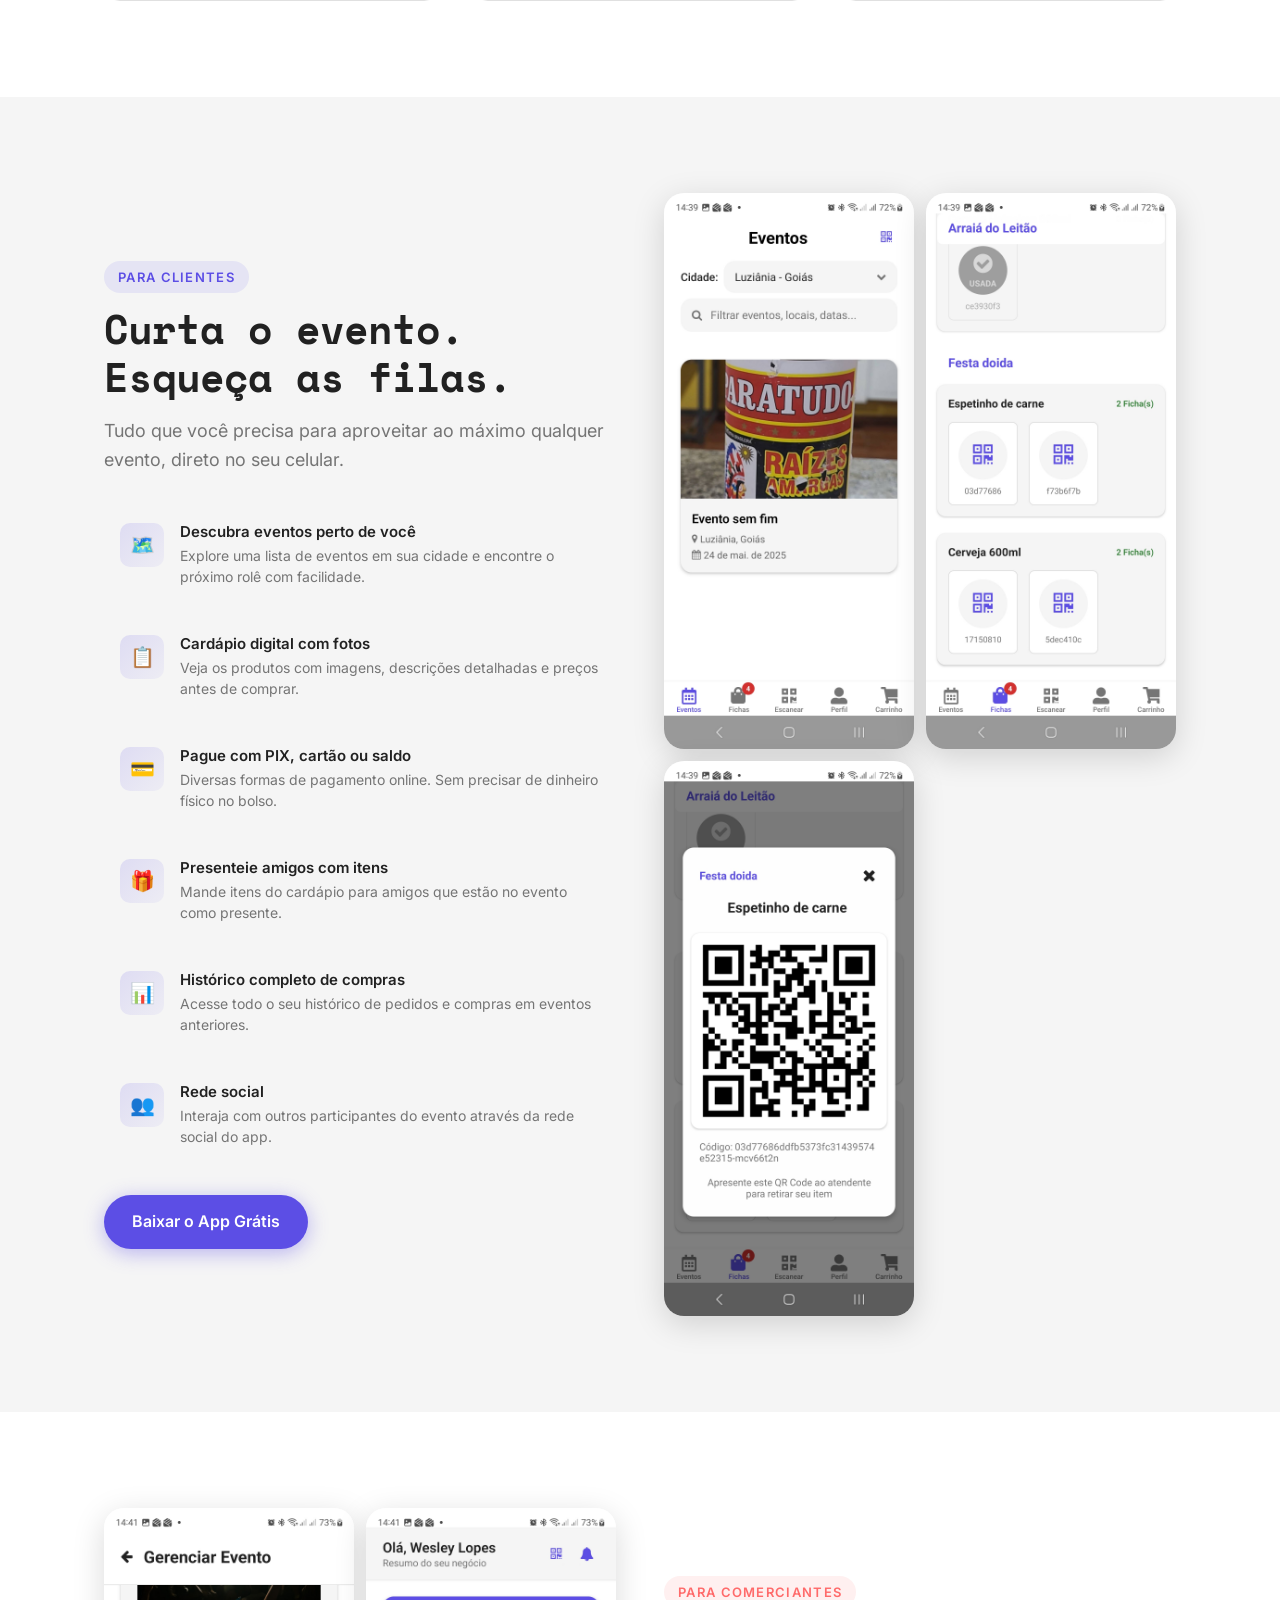
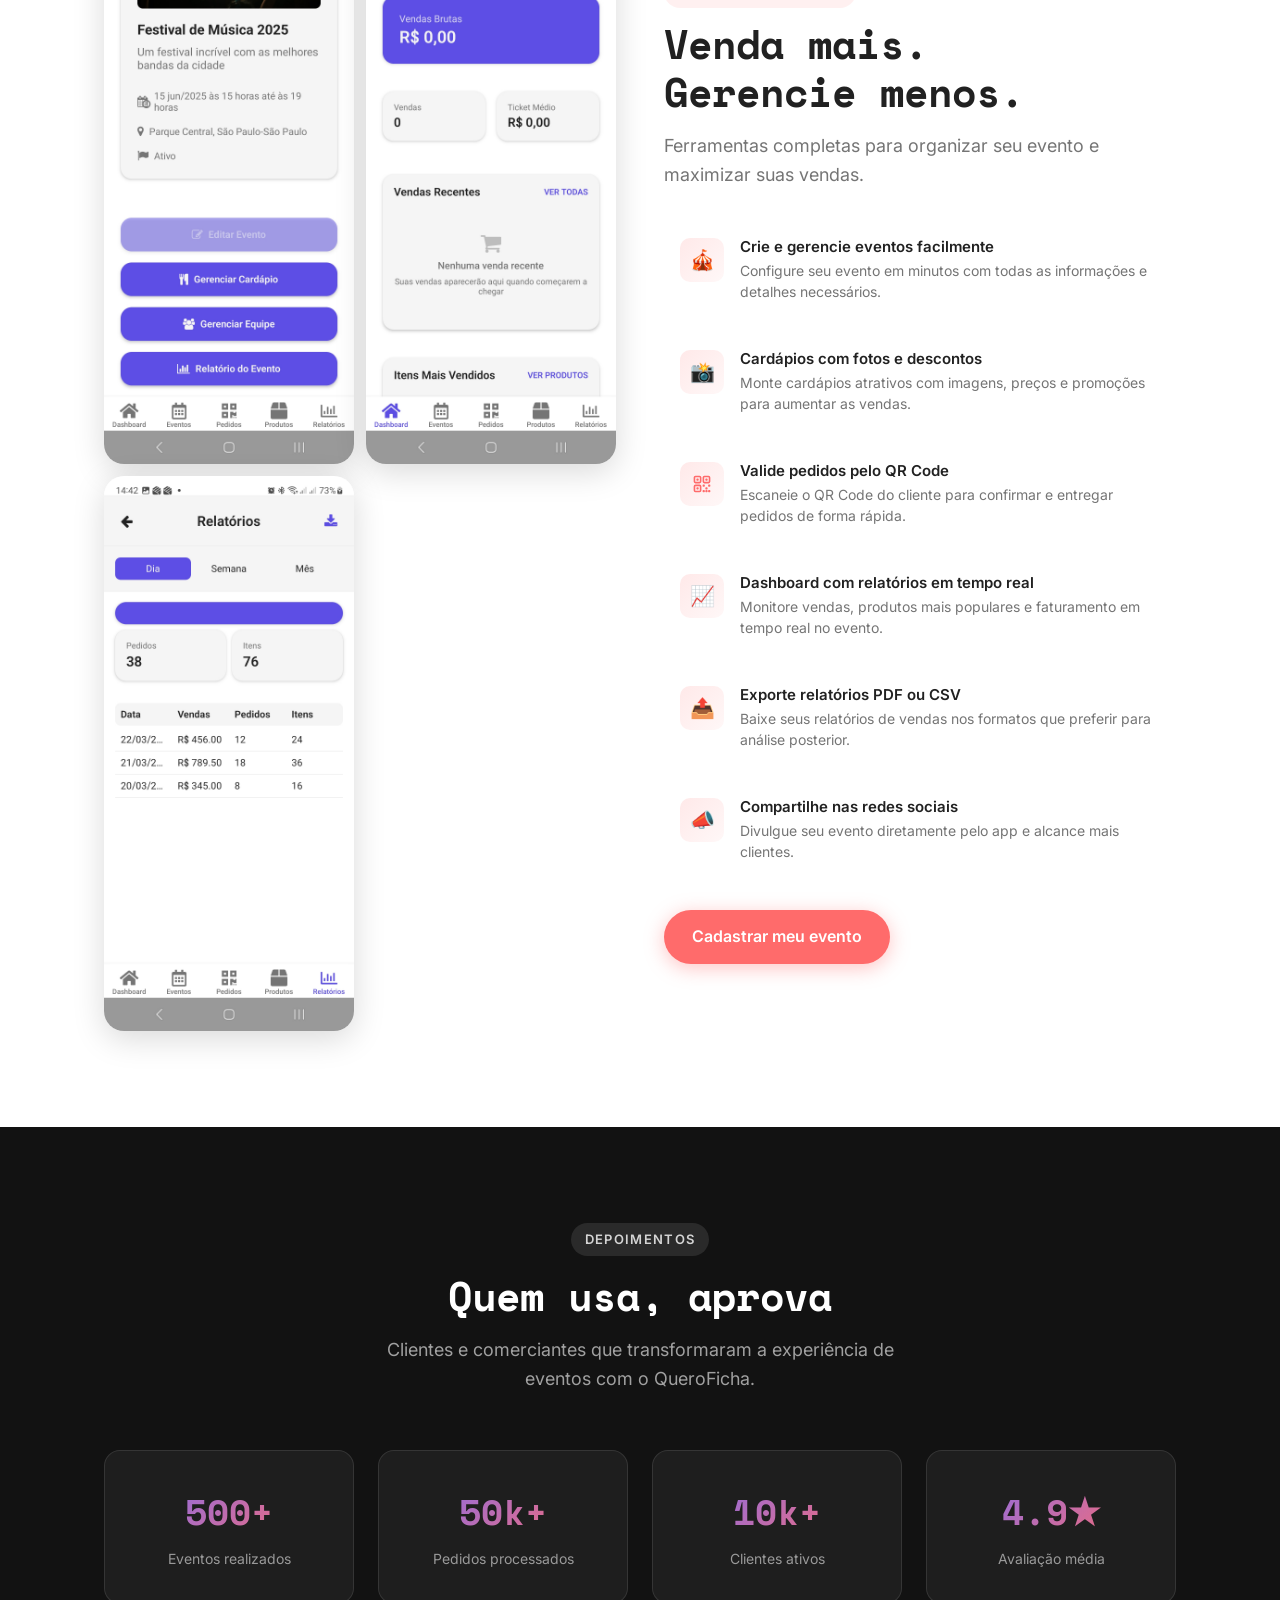
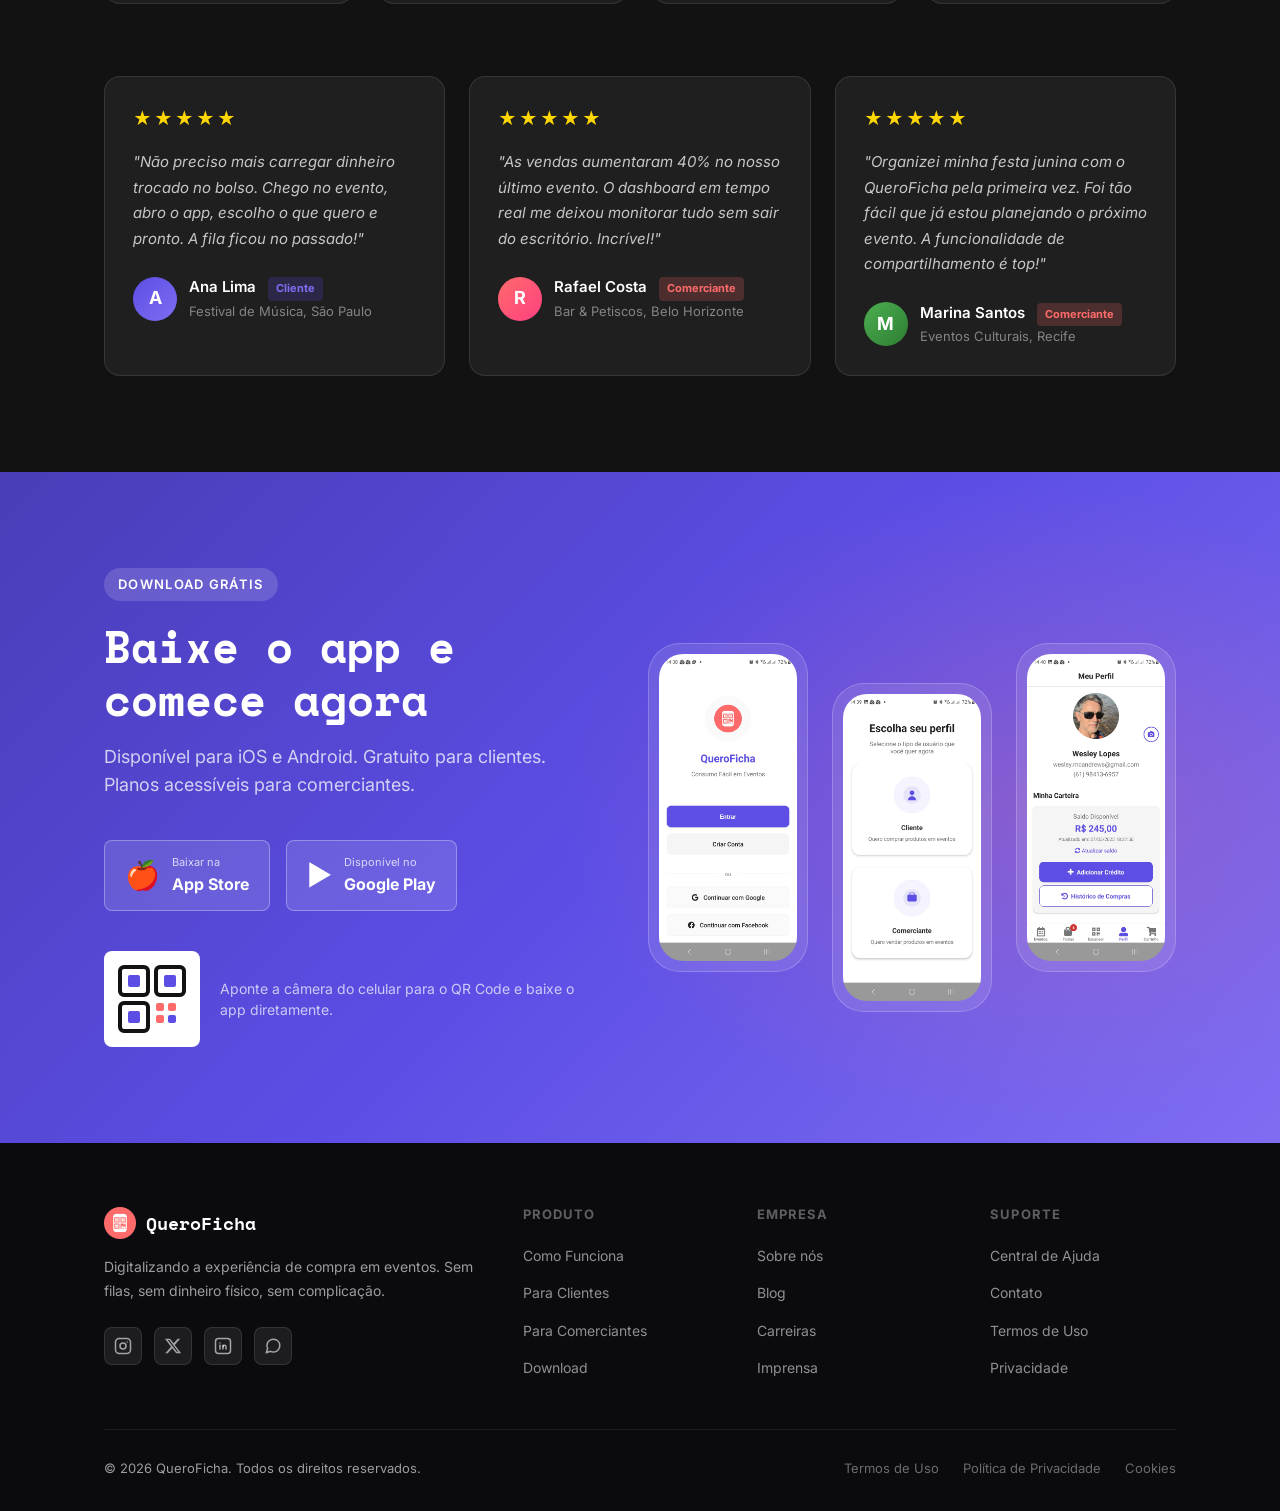
==== commit 2daf2cb9: "First published version" ====
--- a/index.html
+++ b/index.html
@@ -3,1006 +3,13 @@
 <head>
   <meta charset="UTF-8" />
   <meta name="viewport" content="width=device-width, initial-scale=1.0" />
-  <title>QueroFicha — Facilite a compra de produtos em eventos</title>
+  <title>QueroFicha — Sem filas em eventos</title>
   <meta name="description" content="Compre no evento sem filas, sem dinheiro físico, sem complicação. QueroFicha digitaliza a experiência de compra em eventos com QR codes e pagamento online." />
-  <link rel="icon" href="assets/images/logo.svg" type="image/svg+xml" />
+  <link rel="icon" href="assets/images/logo.png" type="image/png" />
   <link rel="preconnect" href="https://fonts.googleapis.com" />
   <link rel="preconnect" href="https://fonts.gstatic.com" crossorigin />
   <link href="https://fonts.googleapis.com/css2?family=Space+Mono:wght@400;700&family=Inter:wght@400;500;600;700&display=swap" rel="stylesheet" />
-  <style>
-    /* ===== RESET & BASE ===== */
-    *, *::before, *::after { box-sizing: border-box; margin: 0; padding: 0; }
-
-    :root {
-      --primary:       #5C4EE5;
-      --primary-light: #7F6DF2;
-      --primary-dark:  #4A3DB7;
-      --accent:        #FF6B6B;
-      --accent-pink:   #FF4081;
-      --bg-dark:       #121212;
-      --bg-light:      #F5F5F5;
-      --bg-white:      #FFFFFF;
-      --text-main:     #212121;
-      --text-secondary:#757575;
-      --border:        #E0E0E0;
-      --shadow:        0 4px 24px rgba(92,78,229,.12);
-      --shadow-card:   0 2px 16px rgba(0,0,0,.08);
-      --radius:        16px;
-      --radius-sm:     8px;
-      --transition:    .25s ease;
-    }
-
-    html { scroll-behavior: smooth; }
-
-    body {
-      font-family: 'Inter', system-ui, sans-serif;
-      color: var(--text-main);
-      background: var(--bg-white);
-      overflow-x: hidden;
-      line-height: 1.6;
-    }
-
-    img { display: block; max-width: 100%; }
-    a { text-decoration: none; color: inherit; }
-    ul { list-style: none; }
-
-    h1,h2,h3,h4 {
-      font-family: 'Space Mono', monospace;
-      line-height: 1.2;
-    }
-
-    .container {
-      width: 100%;
-      max-width: 1120px;
-      margin: 0 auto;
-      padding: 0 24px;
-    }
-
-    .section { padding: 96px 0; }
-    .section--alt { background: var(--bg-light); }
-
-    .section-label {
-      display: inline-block;
-      font-size: 13px;
-      font-weight: 600;
-      letter-spacing: .1em;
-      text-transform: uppercase;
-      color: var(--primary);
-      background: rgba(92,78,229,.1);
-      border-radius: 100px;
-      padding: 6px 14px;
-      margin-bottom: 16px;
-    }
-
-    .section-title {
-      font-size: clamp(28px, 5vw, 40px);
-      font-weight: 700;
-      margin-bottom: 16px;
-    }
-
-    .section-subtitle {
-      font-size: 18px;
-      color: var(--text-secondary);
-      max-width: 560px;
-    }
-
-    .section-header { margin-bottom: 56px; }
-    .section-header--center { text-align: center; }
-    .section-header--center .section-subtitle { margin: 0 auto; }
-
-    /* ===== BUTTONS ===== */
-    .btn {
-      display: inline-flex;
-      align-items: center;
-      gap: 8px;
-      padding: 14px 28px;
-      border-radius: 100px;
-      font-family: 'Inter', sans-serif;
-      font-size: 16px;
-      font-weight: 600;
-      cursor: pointer;
-      border: none;
-      transition: transform var(--transition), box-shadow var(--transition), background var(--transition);
-    }
-
-    .btn:hover { transform: translateY(-2px); }
-
-    .btn--primary {
-      background: var(--primary);
-      color: #fff;
-      box-shadow: 0 4px 20px rgba(92,78,229,.4);
-    }
-    .btn--primary:hover {
-      background: var(--primary-light);
-      box-shadow: 0 6px 28px rgba(92,78,229,.5);
-    }
-
-    .btn--accent {
-      background: var(--accent);
-      color: #fff;
-      box-shadow: 0 4px 20px rgba(255,107,107,.4);
-    }
-    .btn--accent:hover {
-      background: #ff5252;
-      box-shadow: 0 6px 28px rgba(255,107,107,.5);
-    }
-
-    .btn--outline {
-      background: transparent;
-      color: #fff;
-      border: 2px solid rgba(255,255,255,.4);
-    }
-    .btn--outline:hover {
-      background: rgba(255,255,255,.1);
-      border-color: rgba(255,255,255,.7);
-    }
-
-    .btn--outline-dark {
-      background: transparent;
-      color: var(--primary);
-      border: 2px solid var(--primary);
-    }
-    .btn--outline-dark:hover {
-      background: var(--primary);
-      color: #fff;
-    }
-
-    /* ===== NAVBAR ===== */
-    .navbar {
-      position: fixed;
-      top: 0; left: 0; right: 0;
-      z-index: 100;
-      background: transparent;
-      transition: background var(--transition), box-shadow var(--transition);
-    }
-
-    .navbar.scrolled {
-      background: rgba(18,18,18,.95);
-      backdrop-filter: blur(12px);
-      box-shadow: 0 2px 20px rgba(0,0,0,.3);
-    }
-
-    .navbar__inner {
-      display: flex;
-      align-items: center;
-      justify-content: space-between;
-      height: 72px;
-    }
-
-    .navbar__logo {
-      display: flex;
-      align-items: center;
-      gap: 10px;
-      font-family: 'Space Mono', monospace;
-      font-size: 20px;
-      font-weight: 700;
-      color: #fff;
-    }
-
-    .navbar__logo img { width: 36px; height: 36px; }
-
-    .navbar__links {
-      display: flex;
-      align-items: center;
-      gap: 32px;
-    }
-
-    .navbar__links a {
-      font-size: 15px;
-      font-weight: 500;
-      color: rgba(255,255,255,.75);
-      transition: color var(--transition);
-    }
-
-    .navbar__links a:hover { color: #fff; }
-
-    .navbar__cta { display: flex; gap: 12px; }
-
-    .navbar__toggle {
-      display: none;
-      flex-direction: column;
-      gap: 5px;
-      cursor: pointer;
-      background: none;
-      border: none;
-      padding: 4px;
-    }
-
-    .navbar__toggle span {
-      display: block;
-      width: 24px;
-      height: 2px;
-      background: #fff;
-      border-radius: 2px;
-      transition: transform var(--transition), opacity var(--transition);
-    }
-
-    /* ===== HERO ===== */
-    .hero {
-      background: var(--bg-dark);
-      min-height: 100vh;
-      display: flex;
-      align-items: center;
-      position: relative;
-      overflow: hidden;
-      padding-top: 72px;
-    }
-
-    .hero::before {
-      content: '';
-      position: absolute;
-      inset: 0;
-      background:
-        radial-gradient(ellipse 80% 60% at 60% 40%, rgba(92,78,229,.25) 0%, transparent 70%),
-        radial-gradient(ellipse 40% 40% at 80% 70%, rgba(255,107,107,.15) 0%, transparent 60%);
-      pointer-events: none;
-    }
-
-    .hero__inner {
-      display: grid;
-      grid-template-columns: 1fr 1fr;
-      align-items: center;
-      gap: 64px;
-      padding: 80px 0;
-    }
-
-    .hero__badge {
-      display: inline-flex;
-      align-items: center;
-      gap: 8px;
-      background: rgba(255,107,107,.15);
-      border: 1px solid rgba(255,107,107,.3);
-      border-radius: 100px;
-      padding: 8px 16px;
-      font-size: 13px;
-      font-weight: 600;
-      color: var(--accent);
-      margin-bottom: 24px;
-    }
-
-    .hero__badge-dot {
-      width: 8px; height: 8px;
-      background: var(--accent);
-      border-radius: 50%;
-      animation: pulse 2s infinite;
-    }
-
-    @keyframes pulse {
-      0%, 100% { opacity: 1; transform: scale(1); }
-      50% { opacity: .6; transform: scale(1.3); }
-    }
-
-    .hero__title {
-      font-size: clamp(36px, 6vw, 60px);
-      font-weight: 700;
-      color: #fff;
-      margin-bottom: 20px;
-    }
-
-    .hero__title span {
-      background: linear-gradient(135deg, var(--primary-light), var(--accent));
-      -webkit-background-clip: text;
-      -webkit-text-fill-color: transparent;
-      background-clip: text;
-    }
-
-    .hero__subtitle {
-      font-size: 20px;
-      color: rgba(255,255,255,.65);
-      margin-bottom: 40px;
-      max-width: 480px;
-    }
-
-    .hero__ctas {
-      display: flex;
-      flex-wrap: wrap;
-      gap: 16px;
-      margin-bottom: 56px;
-    }
-
-    .hero__stats {
-      display: flex;
-      gap: 40px;
-      border-top: 1px solid rgba(255,255,255,.1);
-      padding-top: 32px;
-    }
-
-    .hero__stat-value {
-      font-family: 'Space Mono', monospace;
-      font-size: 28px;
-      font-weight: 700;
-      color: #fff;
-    }
-
-    .hero__stat-label {
-      font-size: 14px;
-      color: rgba(255,255,255,.5);
-      margin-top: 4px;
-    }
-
-    /* Phone mockup */
-    .hero__visual {
-      display: flex;
-      justify-content: center;
-      align-items: center;
-      position: relative;
-    }
-
-    .phone-mockup {
-      position: relative;
-      width: 280px;
-      filter: drop-shadow(0 32px 64px rgba(92,78,229,.4));
-      animation: float 4s ease-in-out infinite;
-    }
-
-    @keyframes float {
-      0%, 100% { transform: translateY(0); }
-      50% { transform: translateY(-14px); }
-    }
-
-    .phone-mockup__frame {
-      position: relative;
-      background: #1a1a2e;
-      border-radius: 44px;
-      padding: 14px;
-      border: 2px solid rgba(255,255,255,.12);
-    }
-
-    .phone-mockup__screen {
-      border-radius: 32px;
-      overflow: hidden;
-      aspect-ratio: 9/19.5;
-      background: #0d0d1a;
-    }
-
-    .phone-mockup__screen img {
-      width: 100%;
-      //height: 100%;
-      object-fit: cover;
-    }
-
-    .phone-mockup__notch {
-      position: absolute;
-      top: 22px;
-      left: 50%;
-      transform: translateX(-50%);
-      width: 90px;
-      height: 26px;
-      background: #1a1a2e;
-      border-radius: 0 0 20px 20px;
-      z-index: 2;
-    }
-
-    .hero__floating-card {
-      position: absolute;
-      background: rgba(255,255,255,.1);
-      backdrop-filter: blur(16px);
-      border: 1px solid rgba(255,255,255,.2);
-      border-radius: var(--radius-sm);
-      padding: 12px 16px;
-      display: flex;
-      align-items: center;
-      gap: 10px;
-      font-size: 13px;
-      font-weight: 600;
-      color: #fff;
-      white-space: nowrap;
-    }
-
-    .hero__floating-card--left {
-      left: -24px;
-      top: 30%;
-      animation: float 4s 1s ease-in-out infinite;
-    }
-
-    .hero__floating-card--right {
-      right: -24px;
-      bottom: 30%;
-      animation: float 4s .5s ease-in-out infinite;
-    }
-
-    .floating-icon {
-      width: 32px; height: 32px;
-      border-radius: 8px;
-      display: flex;
-      align-items: center;
-      justify-content: center;
-      font-size: 16px;
-    }
-
-    .floating-icon--green { background: rgba(76,175,80,.3); }
-    .floating-icon--purple { background: rgba(92,78,229,.4); }
-
-    .hero__screens-grid {
-      position: absolute;
-      inset: 0;
-      pointer-events: none;
-      opacity: .05;
-      display: grid;
-      grid-template-columns: repeat(3,1fr);
-      gap: 8px;
-      overflow: hidden;
-    }
-
-    /* ===== COMO FUNCIONA ===== */
-    .steps {
-      display: grid;
-      grid-template-columns: repeat(3, 1fr);
-      gap: 32px;
-      position: relative;
-    }
-
-    .steps::before {
-      content: '';
-      position: absolute;
-      top: 48px;
-      left: 16.67%;
-      right: 16.67%;
-      height: 2px;
-      background: linear-gradient(90deg, var(--primary), var(--primary-light), var(--accent));
-      opacity: .3;
-    }
-
-    .step-card {
-      text-align: center;
-      padding: 40px 28px;
-      background: var(--bg-white);
-      border-radius: var(--radius);
-      border: 1px solid var(--border);
-      transition: transform var(--transition), box-shadow var(--transition);
-    }
-
-    .step-card:hover {
-      transform: translateY(-6px);
-      box-shadow: var(--shadow);
-    }
-
-    .step-number {
-      width: 64px; height: 64px;
-      border-radius: 50%;
-      background: linear-gradient(135deg, var(--primary), var(--primary-light));
-      color: #fff;
-      font-family: 'Space Mono', monospace;
-      font-size: 22px;
-      font-weight: 700;
-      display: flex;
-      align-items: center;
-      justify-content: center;
-      margin: 0 auto 24px;
-      position: relative;
-      z-index: 1;
-      box-shadow: 0 8px 24px rgba(92,78,229,.35);
-    }
-
-    .step-icon {
-      font-size: 36px;
-      margin-bottom: 16px;
-    }
-
-    .step-card h3 {
-      font-size: 20px;
-      margin-bottom: 12px;
-    }
-
-    .step-card p {
-      font-size: 15px;
-      color: var(--text-secondary);
-      line-height: 1.65;
-    }
-
-    /* ===== FEATURES ===== */
-    .features-grid {
-      display: grid;
-      grid-template-columns: 1fr 1fr;
-      gap: 48px;
-      align-items: center;
-    }
-
-    .features-grid--reverse .features-visual { order: -1; }
-
-    .features-visual {
-      position: relative;
-    }
-
-    .features-screenshots {
-      display: grid;
-      grid-template-columns: 1fr 1fr;
-      gap: 12px;
-    }
-
-    .screenshot-card {
-      border-radius: 20px;
-      overflow: hidden;
-      box-shadow: 0 8px 32px rgba(0,0,0,.15);
-      transition: transform var(--transition);
-    }
-
-    .screenshot-card:hover { transform: scale(1.03); }
-
-    .screenshot-card img {
-      width: 100%;
-      //height: 100%;
-      object-fit: cover;
-      display: block;
-    }
-
-    .screenshot-card--tall {
-      grid-row: span 2;
-    }
-
-    .features-content .section-label { margin-bottom: 12px; }
-
-    .features-list {
-      display: flex;
-      flex-direction: column;
-      gap: 16px;
-      margin-top: 32px;
-    }
-
-    .feature-item {
-      display: flex;
-      align-items: flex-start;
-      gap: 16px;
-      padding: 16px;
-      border-radius: var(--radius-sm);
-      transition: background var(--transition);
-    }
-
-    .feature-item:hover { background: var(--bg-light); }
-
-    .feature-icon {
-      width: 44px; height: 44px;
-      border-radius: 10px;
-      background: linear-gradient(135deg, rgba(92,78,229,.15), rgba(92,78,229,.05));
-      display: flex;
-      align-items: center;
-      justify-content: center;
-      font-size: 20px;
-      flex-shrink: 0;
-    }
-
-    .feature-icon--accent {
-      background: linear-gradient(135deg, rgba(255,107,107,.15), rgba(255,107,107,.05));
-    }
-
-    .feature-item h4 {
-      font-family: 'Inter', sans-serif;
-      font-size: 15px;
-      font-weight: 600;
-      margin-bottom: 4px;
-    }
-
-    .feature-item p {
-      font-size: 14px;
-      color: var(--text-secondary);
-      line-height: 1.5;
-    }
-
-    /* ===== DEPOIMENTOS ===== */
-    .testimonials { background: var(--bg-dark); color: #fff; }
-    .testimonials .section-title { color: #fff; }
-    .testimonials .section-subtitle { color: rgba(255,255,255,.6); }
-
-    .stats-bar {
-      display: grid;
-      grid-template-columns: repeat(4, 1fr);
-      gap: 24px;
-      margin-bottom: 72px;
-    }
-
-    .stat-card {
-      text-align: center;
-      padding: 32px 20px;
-      background: rgba(255,255,255,.05);
-      border: 1px solid rgba(255,255,255,.1);
-      border-radius: var(--radius);
-    }
-
-    .stat-card__value {
-      font-family: 'Space Mono', monospace;
-      font-size: 36px;
-      font-weight: 700;
-      background: linear-gradient(135deg, var(--primary-light), var(--accent));
-      -webkit-background-clip: text;
-      -webkit-text-fill-color: transparent;
-      background-clip: text;
-    }
-
-    .stat-card__label {
-      font-size: 14px;
-      color: rgba(255,255,255,.55);
-      margin-top: 8px;
-    }
-
-    .testimonials-grid {
-      display: grid;
-      grid-template-columns: repeat(3, 1fr);
-      gap: 24px;
-    }
-
-    .testimonial-card {
-      background: rgba(255,255,255,.06);
-      border: 1px solid rgba(255,255,255,.1);
-      border-radius: var(--radius);
-      padding: 28px;
-      transition: border-color var(--transition), background var(--transition);
-    }
-
-    .testimonial-card:hover {
-      border-color: rgba(92,78,229,.4);
-      background: rgba(92,78,229,.1);
-    }
-
-    .testimonial-stars {
-      color: #FFD700;
-      font-size: 18px;
-      margin-bottom: 16px;
-      letter-spacing: 2px;
-    }
-
-    .testimonial-text {
-      font-size: 15px;
-      color: rgba(255,255,255,.75);
-      line-height: 1.7;
-      margin-bottom: 24px;
-      font-style: italic;
-    }
-
-    .testimonial-author {
-      display: flex;
-      align-items: center;
-      gap: 12px;
-    }
-
-    .testimonial-avatar {
-      width: 44px; height: 44px;
-      border-radius: 50%;
-      display: flex;
-      align-items: center;
-      justify-content: center;
-      font-size: 18px;
-      font-weight: 700;
-      color: #fff;
-    }
-
-    .testimonial-name {
-      font-size: 15px;
-      font-weight: 600;
-      color: #fff;
-    }
-
-    .testimonial-role {
-      font-size: 13px;
-      color: rgba(255,255,255,.45);
-    }
-
-    .testimonial-badge {
-      display: inline-block;
-      font-size: 11px;
-      font-weight: 700;
-      padding: 3px 8px;
-      border-radius: 4px;
-      margin-left: 8px;
-    }
-
-    /* ===== DOWNLOAD ===== */
-    .download {
-      background: linear-gradient(135deg, var(--primary-dark) 0%, var(--primary) 50%, var(--primary-light) 100%);
-      padding: 96px 0;
-      position: relative;
-      overflow: hidden;
-    }
-
-    .download::before {
-      content: '';
-      position: absolute;
-      inset: 0;
-      background: radial-gradient(ellipse 60% 80% at 80% 50%, rgba(255,107,107,.2) 0%, transparent 60%);
-    }
-
-    .download__inner {
-      display: grid;
-      grid-template-columns: 1fr 1fr;
-      gap: 64px;
-      align-items: center;
-      position: relative;
-      z-index: 1;
-    }
-
-    .download__title {
-      font-size: clamp(28px, 4vw, 44px);
-      font-weight: 700;
-      color: #fff;
-      margin-bottom: 16px;
-    }
-
-    .download__subtitle {
-      font-size: 18px;
-      color: rgba(255,255,255,.75);
-      margin-bottom: 40px;
-    }
-
-    .download__buttons {
-      display: flex;
-      flex-wrap: wrap;
-      gap: 16px;
-      margin-bottom: 40px;
-    }
-
-    .store-btn {
-      display: flex;
-      align-items: center;
-      gap: 12px;
-      background: rgba(255,255,255,.12);
-      border: 1.5px solid rgba(255,255,255,.3);
-      border-radius: var(--radius-sm);
-      padding: 12px 20px;
-      color: #fff;
-      font-family: 'Inter', sans-serif;
-      cursor: pointer;
-      transition: background var(--transition), transform var(--transition);
-    }
-
-    .store-btn:hover {
-      background: rgba(255,255,255,.2);
-      transform: translateY(-2px);
-    }
-
-    .store-btn__icon { font-size: 28px; }
-
-    .store-btn__text-small {
-      font-size: 11px;
-      opacity: .75;
-      display: block;
-    }
-
-    .store-btn__text-main {
-      font-size: 16px;
-      font-weight: 700;
-      display: block;
-    }
-
-    .download__qr {
-      display: flex;
-      align-items: center;
-      gap: 20px;
-    }
-
-    .qr-placeholder {
-      width: 96px; height: 96px;
-      background: #fff;
-      border-radius: var(--radius-sm);
-      display: flex;
-      align-items: center;
-      justify-content: center;
-      flex-shrink: 0;
-    }
-
-    .qr-placeholder svg { width: 72px; height: 72px; }
-
-    .download__qr-text {
-      font-size: 14px;
-      color: rgba(255,255,255,.7);
-      line-height: 1.5;
-    }
-
-    .download__visual {
-      display: flex;
-      justify-content: center;
-      gap: 24px;
-      align-items: flex-end;
-    }
-
-    .download__phone {
-      width: 160px;
-      background: rgba(255,255,255,.1);
-      border: 1.5px solid rgba(255,255,255,.2);
-      border-radius: 32px;
-      padding: 10px;
-      overflow: hidden;
-    }
-
-    .download__phone img {
-      border-radius: 24px;
-      width: 100%;
-    }
-
-    .download__phone--tall { margin-bottom: -40px; }
-
-    /* ===== FOOTER ===== */
-    .footer {
-      background: #0a0a0f;
-      color: rgba(255,255,255,.6);
-      padding: 64px 0 32px;
-    }
-
-    .footer__grid {
-      display: grid;
-      grid-template-columns: 2fr 1fr 1fr 1fr;
-      gap: 48px;
-      margin-bottom: 48px;
-    }
-
-    .footer__brand-logo {
-      display: flex;
-      align-items: center;
-      gap: 10px;
-      font-family: 'Space Mono', monospace;
-      font-size: 18px;
-      font-weight: 700;
-      color: #fff;
-      margin-bottom: 16px;
-    }
-
-    .footer__brand-logo img { width: 32px; height: 32px; }
-
-    .footer__brand-desc {
-      font-size: 14px;
-      line-height: 1.7;
-      margin-bottom: 24px;
-    }
-
-    .footer__socials {
-      display: flex;
-      gap: 12px;
-    }
-
-    .footer__social {
-      width: 38px; height: 38px;
-      border-radius: 8px;
-      background: rgba(255,255,255,.08);
-      border: 1px solid rgba(255,255,255,.1);
-      display: flex;
-      align-items: center;
-      justify-content: center;
-      font-size: 17px;
-      color: rgba(255,255,255,.6);
-      transition: background var(--transition), color var(--transition);
-    }
-
-    .footer__social:hover {
-      background: var(--primary);
-      color: #fff;
-      border-color: var(--primary);
-    }
-
-    .footer__col-title {
-      font-family: 'Inter', sans-serif;
-      font-size: 13px;
-      font-weight: 700;
-      text-transform: uppercase;
-      letter-spacing: .08em;
-      color: rgba(255,255,255,.35);
-      margin-bottom: 20px;
-    }
-
-    .footer__links {
-      display: flex;
-      flex-direction: column;
-      gap: 12px;
-    }
-
-    .footer__links a {
-      font-size: 14px;
-      color: rgba(255,255,255,.55);
-      transition: color var(--transition);
-    }
-
-    .footer__links a:hover { color: #fff; }
-
-    .footer__bottom {
-      border-top: 1px solid rgba(255,255,255,.08);
-      padding-top: 28px;
-      display: flex;
-      justify-content: space-between;
-      align-items: center;
-      font-size: 13px;
-    }
-
-    .footer__bottom-links {
-      display: flex;
-      gap: 24px;
-    }
-
-    .footer__bottom-links a {
-      color: rgba(255,255,255,.4);
-      transition: color var(--transition);
-    }
-
-    .footer__bottom-links a:hover { color: rgba(255,255,255,.8); }
-
-    /* ===== SCROLL REVEAL ===== */
-    .reveal {
-      opacity: 0;
-      transform: translateY(32px);
-      transition: opacity .65s ease, transform .65s ease;
-    }
-
-    .reveal.visible {
-      opacity: 1;
-      transform: none;
-    }
-
-    .reveal--delay-1 { transition-delay: .1s; }
-    .reveal--delay-2 { transition-delay: .2s; }
-    .reveal--delay-3 { transition-delay: .3s; }
-    .reveal--delay-4 { transition-delay: .4s; }
-
-    /* ===== MOBILE MENU ===== */
-    .mobile-menu {
-      display: none;
-      position: fixed;
-      inset: 0;
-      z-index: 99;
-      background: rgba(10,10,15,.97);
-      backdrop-filter: blur(16px);
-      flex-direction: column;
-      align-items: center;
-      justify-content: center;
-      gap: 32px;
-    }
-
-    .mobile-menu.open { display: flex; }
-
-    .mobile-menu a {
-      font-family: 'Space Mono', monospace;
-      font-size: 22px;
-      color: #fff;
-      opacity: .8;
-      transition: opacity var(--transition);
-    }
-
-    .mobile-menu a:hover { opacity: 1; }
-
-    .mobile-menu__close {
-      position: absolute;
-      top: 24px; right: 24px;
-      background: none;
-      border: none;
-      color: #fff;
-      font-size: 28px;
-      cursor: pointer;
-    }
-
-    /* ===== RESPONSIVE ===== */
-    @media (max-width: 1024px) {
-      .hero__inner { grid-template-columns: 1fr; text-align: center; gap: 48px; }
-      .hero__subtitle { margin: 0 auto 40px; }
-      .hero__ctas { justify-content: center; }
-      .hero__stats { justify-content: center; }
-      .hero__visual { display: none; }
-
-      .steps { grid-template-columns: 1fr; max-width: 440px; margin: 0 auto; }
-      .steps::before { display: none; }
-
-      .features-grid { grid-template-columns: 1fr; }
-      .features-grid--reverse .features-visual { order: 0; }
-      .features-screenshots { max-width: 480px; margin: 0 auto; }
-
-      .stats-bar { grid-template-columns: repeat(2,1fr); }
-      .testimonials-grid { grid-template-columns: 1fr; max-width: 480px; margin: 0 auto; }
-
-      .download__inner { grid-template-columns: 1fr; text-align: center; }
-      .download__buttons { justify-content: center; }
-      .download__qr { justify-content: center; }
-      .download__visual { display: none; }
-
-      .footer__grid { grid-template-columns: 1fr 1fr; }
-      .footer__brand { grid-column: span 2; }
-
-      .navbar__links, .navbar__cta { display: none; }
-      .navbar__toggle { display: flex; }
-    }
-
-    @media (max-width: 640px) {
-      .section { padding: 64px 0; }
-      .stats-bar { grid-template-columns: 1fr 1fr; }
-      .footer__grid { grid-template-columns: 1fr; }
-      .footer__brand { grid-column: span 1; }
-      .footer__bottom { flex-direction: column; gap: 16px; text-align: center; }
-      .hero__stats { flex-wrap: wrap; gap: 24px; }
-    }
-  </style>
+  <link rel="stylesheet" href="styles.css" />
 </head>
 <body>
 
@@ -1011,7 +18,7 @@
     <div class="container">
       <div class="navbar__inner">
         <a href="#" class="navbar__logo">
-          <img src="assets/images/logo.svg" alt="QueroFicha logo" />
+          <img src="assets/images/logo.png" alt="QueroFicha logo" />
           QueroFicha
         </a>
 
@@ -1056,9 +63,8 @@
           </div>
 
           <h1 class="hero__title">
-            Facilite a compra<br />
-            de produtos em<br />
-            <span>eventos</span>
+            Sem filas pra comprar<br />
+            <span>em eventos</span>
           </h1>
 
           <p class="hero__subtitle">
@@ -1142,7 +148,9 @@
 
         <div class="step-card reveal reveal--delay-3">
           <div class="step-number">3</div>
-          <div class="step-icon">⚡</div>
+          <div class="step-icon" aria-hidden="true">
+            <svg width="36" height="36" viewBox="0 0 24 24" fill="none" stroke="currentColor" stroke-width="2.25" stroke-linecap="round" stroke-linejoin="round" style="display:inline-block;vertical-align:middle"><rect width="5" height="5" x="3" y="3" rx="1"/><rect width="5" height="5" x="16" y="3" rx="1"/><rect width="5" height="5" x="3" y="16" rx="1"/><path d="M21 16h-3a2 2 0 0 0-2 2v3"/><path d="M21 21v.01"/><path d="M12 7v3a2 2 0 0 1-2 2H7"/><path d="M3 12h.01"/><path d="M12 3h.01"/><path d="M12 16v.01"/><path d="M16 12h1"/><path d="M21 12v.01"/><path d="M12 21h1"/></svg>
+          </div>
           <h3>Pague e retire</h3>
           <p>Pague com PIX, cartão ou saldo pré-carregado. Receba o QR Code e retire seu pedido sem fila.</p>
         </div>
@@ -1195,6 +203,13 @@
                 <p>Acesse todo o seu histórico de pedidos e compras em eventos anteriores.</p>
               </div>
             </li>
+            <li class="feature-item">
+              <div class="feature-icon">👥</div>
+              <div>
+                <h4>Rede social</h4>
+                <p>Interaja com outros participantes do evento através da rede social do app.</p>
+              </div>
+            </li>
           </ul>
 
           <div style="margin-top:32px;">
@@ -1246,7 +261,12 @@
               </div>
             </li>
             <li class="feature-item">
-              <div class="feature-icon feature-icon--accent">📷</div>
+              <div class="feature-icon feature-icon--accent" aria-hidden="true">
+                <svg xmlns="http://www.w3.org/2000/svg" fill="none" viewBox="0 0 24 24" stroke="currentColor" stroke-width="1.75" class="feature-icon__qr">
+                  <path stroke-linecap="round" stroke-linejoin="round" d="M3.75 4.875c0-.621.504-1.125 1.125-1.125h4.5c.621 0 1.125.504 1.125 1.125v4.5c0 .621-.504 1.125-1.125 1.125h-4.5A1.125 1.125 0 013.75 9.375v-4.5zM3.75 14.625c0-.621.504-1.125 1.125-1.125h4.5c.621 0 1.125.504 1.125 1.125v4.5c0 .621-.504 1.125-1.125 1.125h-4.5a1.125 1.125 0 01-1.125-1.125v-4.5zM13.5 4.875c0-.621.504-1.125 1.125-1.125h4.5c.621 0 1.125.504 1.125 1.125v4.5c0 .621-.504 1.125-1.125 1.125h-4.5A1.125 1.125 0 0113.5 9.375v-4.5z" />
+                  <path stroke-linecap="round" stroke-linejoin="round" d="M6.75 6.75h.75v.75h-.75v-.75zM6.75 16.5h.75v.75h-.75v-.75zM16.5 6.75h.75v.75h-.75v-.75zM13.5 13.5h.75v.75h-.75v-.75zM13.5 19.5h.75v.75h-.75v-.75zM19.5 13.5h.75v.75h-.75v-.75zM19.5 19.5h.75v.75h-.75v-.75zM16.5 16.5h.75v.75h-.75v-.75zM16.5 19.5h.75v.75h-.75v-.75z" />
+                </svg>
+              </div>
               <div>
                 <h4>Valide pedidos pelo QR Code</h4>
                 <p>Escaneie o QR Code do cliente para confirmar e entregar pedidos de forma rápida.</p>
@@ -1441,14 +461,14 @@
       <div class="footer__grid">
         <div class="footer__brand">
           <div class="footer__brand-logo">
-            <img src="assets/images/logo.svg" alt="QueroFicha" />
+            <img src="assets/images/logo.png" alt="QueroFicha" />
             QueroFicha
           </div>
           <p class="footer__brand-desc">
             Digitalizando a experiência de compra em eventos. Sem filas, sem dinheiro físico, sem complicação.
           </p>
           <div class="footer__socials">
-            <a href="#" class="footer__social" aria-label="Instagram">
+            <a href="https://instagram.com/queroficha" class="footer__social" aria-label="Instagram">
               <svg width="18" height="18" viewBox="0 0 24 24" fill="none" stroke="currentColor" stroke-width="2" stroke-linecap="round" stroke-linejoin="round"><rect x="2" y="2" width="20" height="20" rx="5"/><circle cx="12" cy="12" r="4"/><circle cx="17.5" cy="6.5" r="1" fill="currentColor" stroke="none"/></svg>
             </a>
             <a href="#" class="footer__social" aria-label="Twitter / X">
@@ -1457,7 +477,7 @@
             <a href="#" class="footer__social" aria-label="LinkedIn">
               <svg width="18" height="18" viewBox="0 0 24 24" fill="none" stroke="currentColor" stroke-width="2" stroke-linecap="round" stroke-linejoin="round"><rect x="2" y="2" width="20" height="20" rx="4"/><line x1="8" y1="11" x2="8" y2="16"/><line x1="8" y1="8" x2="8" y2="8.01"/><line x1="12" y1="16" x2="12" y2="11"/><path d="M16 16v-3a2 2 0 0 0-4 0"/></svg>
             </a>
-            <a href="#" class="footer__social" aria-label="WhatsApp">
+            <a href="https://wa.me/5561993703294" class="footer__social" aria-label="WhatsApp">
               <svg width="18" height="18" viewBox="0 0 24 24" fill="none" stroke="currentColor" stroke-width="2" stroke-linecap="round" stroke-linejoin="round"><path d="M21 11.5a8.38 8.38 0 0 1-.9 3.8 8.5 8.5 0 0 1-7.6 4.7 8.38 8.38 0 0 1-3.8-.9L3 21l1.9-5.7a8.38 8.38 0 0 1-.9-3.8 8.5 8.5 0 0 1 4.7-7.6 8.38 8.38 0 0 1 3.8-.9h.5a8.48 8.48 0 0 1 8 8v.5z"/></svg>
             </a>
           </div>
@@ -1505,71 +525,6 @@
     </div>
   </footer>
 
-  <!-- ===== JAVASCRIPT ===== -->
-  <script>
-    // Navbar scroll effect
-    const navbar = document.getElementById('navbar');
-    window.addEventListener('scroll', () => {
-      navbar.classList.toggle('scrolled', window.scrollY > 40);
-    });
-
-    // Mobile menu
-    const menuToggle = document.getElementById('menuToggle');
-    const menuClose = document.getElementById('menuClose');
-    const mobileMenu = document.getElementById('mobileMenu');
-    const menuLinks = document.querySelectorAll('.menu-link');
-
-    menuToggle.addEventListener('click', () => mobileMenu.classList.add('open'));
-    menuClose.addEventListener('click', () => mobileMenu.classList.remove('open'));
-    menuLinks.forEach(l => l.addEventListener('click', () => mobileMenu.classList.remove('open')));
-
-    // Scroll reveal
-    const revealEls = document.querySelectorAll('.reveal');
-    const revealObserver = new IntersectionObserver((entries) => {
-      entries.forEach(entry => {
-        if (entry.isIntersecting) {
-          entry.target.classList.add('visible');
-          revealObserver.unobserve(entry.target);
-        }
-      });
-    }, { threshold: 0.12 });
-
-    revealEls.forEach(el => revealObserver.observe(el));
-
-    // Smooth scroll for anchor links
-    document.querySelectorAll('a[href^="#"]').forEach(anchor => {
-      anchor.addEventListener('click', (e) => {
-        const target = document.querySelector(anchor.getAttribute('href'));
-        if (target) {
-          e.preventDefault();
-          const offset = 80;
-          const top = target.getBoundingClientRect().top + window.scrollY - offset;
-          window.scrollTo({ top, behavior: 'smooth' });
-        }
-      });
-    });
-
-    // Screenshot carousel in hero on mobile (auto-rotate)
-    const heroScreens = [
-      'screenshots/Cliente%20lista%20eventos.jpg',
-      'screenshots/Cliente%20lista%20fichas.jpg',
-      'screenshots/Cliente%20apresenta%20ficha.jpg',
-      'screenshots/Dashboard%20do%20Comerciante.jpg',
-    ];
-
-    let heroIdx = 0;
-    const heroImg = document.querySelector('.phone-mockup__screen img');
-    if (heroImg) {
-      setInterval(() => {
-        heroIdx = (heroIdx + 1) % heroScreens.length;
-        heroImg.style.opacity = '0';
-        heroImg.style.transition = 'opacity .4s';
-        setTimeout(() => {
-          heroImg.src = heroScreens[heroIdx];
-          heroImg.style.opacity = '1';
-        }, 400);
-      }, 3000);
-    }
-  </script>
+  <script src="main.js"></script>
 </body>
 </html>
--- a/styles.css
+++ b/styles.css
@@ -0,0 +1,997 @@
+/* ===== RESET & BASE ===== */
+*, *::before, *::after { box-sizing: border-box; margin: 0; padding: 0; }
+
+:root {
+  --primary:       #5C4EE5;
+  --primary-light: #7F6DF2;
+  --primary-dark:  #4A3DB7;
+  --accent:        #FF6B6B;
+  --accent-pink:   #FF4081;
+  --bg-dark:       #121212;
+  --bg-light:      #F5F5F5;
+  --bg-white:      #FFFFFF;
+  --text-main:     #212121;
+  --text-secondary:#757575;
+  --border:        #E0E0E0;
+  --shadow:        0 4px 24px rgba(92,78,229,.12);
+  --shadow-card:   0 2px 16px rgba(0,0,0,.08);
+  --radius:        16px;
+  --radius-sm:     8px;
+  --transition:    .25s ease;
+}
+
+html { scroll-behavior: smooth; }
+
+body {
+  font-family: 'Inter', system-ui, sans-serif;
+  color: var(--text-main);
+  background: var(--bg-white);
+  overflow-x: hidden;
+  line-height: 1.6;
+}
+
+img { display: block; max-width: 100%; }
+a { text-decoration: none; color: inherit; }
+ul { list-style: none; }
+
+h1,h2,h3,h4 {
+  font-family: 'Space Mono', monospace;
+  line-height: 1.2;
+}
+
+.container {
+  width: 100%;
+  max-width: 1120px;
+  margin: 0 auto;
+  padding: 0 24px;
+}
+
+.section { padding: 96px 0; }
+.section--alt { background: var(--bg-light); }
+
+.section-label {
+  display: inline-block;
+  font-size: 13px;
+  font-weight: 600;
+  letter-spacing: .1em;
+  text-transform: uppercase;
+  color: var(--primary);
+  background: rgba(92,78,229,.1);
+  border-radius: 100px;
+  padding: 6px 14px;
+  margin-bottom: 16px;
+}
+
+.section-title {
+  font-size: clamp(28px, 5vw, 40px);
+  font-weight: 700;
+  margin-bottom: 16px;
+}
+
+.section-subtitle {
+  font-size: 18px;
+  color: var(--text-secondary);
+  max-width: 560px;
+}
+
+.section-header { margin-bottom: 56px; }
+.section-header--center { text-align: center; }
+.section-header--center .section-subtitle { margin: 0 auto; }
+
+/* ===== BUTTONS ===== */
+.btn {
+  display: inline-flex;
+  align-items: center;
+  gap: 8px;
+  padding: 14px 28px;
+  border-radius: 100px;
+  font-family: 'Inter', sans-serif;
+  font-size: 16px;
+  font-weight: 600;
+  cursor: pointer;
+  border: none;
+  transition: transform var(--transition), box-shadow var(--transition), background var(--transition);
+}
+
+.btn:hover { transform: translateY(-2px); }
+
+.btn--primary {
+  background: var(--primary);
+  color: #fff;
+  box-shadow: 0 4px 20px rgba(92,78,229,.4);
+}
+.btn--primary:hover {
+  background: var(--primary-light);
+  box-shadow: 0 6px 28px rgba(92,78,229,.5);
+}
+
+.btn--accent {
+  background: var(--accent);
+  color: #fff;
+  box-shadow: 0 4px 20px rgba(255,107,107,.4);
+}
+.btn--accent:hover {
+  background: #ff5252;
+  box-shadow: 0 6px 28px rgba(255,107,107,.5);
+}
+
+.btn--outline {
+  background: transparent;
+  color: #fff;
+  border: 2px solid rgba(255,255,255,.4);
+}
+.btn--outline:hover {
+  background: rgba(255,255,255,.1);
+  border-color: rgba(255,255,255,.7);
+}
+
+.btn--outline-dark {
+  background: transparent;
+  color: var(--primary);
+  border: 2px solid var(--primary);
+}
+.btn--outline-dark:hover {
+  background: var(--primary);
+  color: #fff;
+}
+
+/* ===== NAVBAR ===== */
+.navbar {
+  position: fixed;
+  top: 0; left: 0; right: 0;
+  z-index: 100;
+  background: transparent;
+  transition: background var(--transition), box-shadow var(--transition);
+}
+
+.navbar.scrolled {
+  background: rgba(18,18,18,.95);
+  backdrop-filter: blur(12px);
+  box-shadow: 0 2px 20px rgba(0,0,0,.3);
+}
+
+.navbar__inner {
+  display: flex;
+  align-items: center;
+  justify-content: space-between;
+  height: 72px;
+}
+
+.navbar__logo {
+  display: flex;
+  align-items: center;
+  gap: 10px;
+  font-family: 'Space Mono', monospace;
+  font-size: 20px;
+  font-weight: 700;
+  color: #fff;
+}
+
+.navbar__logo img { width: 36px; height: 36px; }
+
+.navbar__links {
+  display: flex;
+  align-items: center;
+  gap: 32px;
+}
+
+.navbar__links a {
+  font-size: 15px;
+  font-weight: 500;
+  color: rgba(255,255,255,.75);
+  transition: color var(--transition);
+}
+
+.navbar__links a:hover { color: #fff; }
+
+.navbar__cta { display: flex; gap: 12px; }
+
+.navbar__toggle {
+  display: none;
+  flex-direction: column;
+  gap: 5px;
+  cursor: pointer;
+  background: none;
+  border: none;
+  padding: 4px;
+}
+
+.navbar__toggle span {
+  display: block;
+  width: 24px;
+  height: 2px;
+  background: #fff;
+  border-radius: 2px;
+  transition: transform var(--transition), opacity var(--transition);
+}
+
+/* ===== HERO ===== */
+.hero {
+  background: var(--bg-dark);
+  min-height: 100vh;
+  display: flex;
+  align-items: center;
+  position: relative;
+  overflow: hidden;
+  padding-top: 72px;
+}
+
+.hero::before {
+  content: '';
+  position: absolute;
+  inset: 0;
+  background:
+    radial-gradient(ellipse 80% 60% at 60% 40%, rgba(92,78,229,.25) 0%, transparent 70%),
+    radial-gradient(ellipse 40% 40% at 80% 70%, rgba(255,107,107,.15) 0%, transparent 60%);
+  pointer-events: none;
+}
+
+.hero__inner {
+  display: grid;
+  grid-template-columns: 1fr 1fr;
+  align-items: center;
+  gap: 64px;
+  padding: 80px 0;
+}
+
+.hero__badge {
+  display: inline-flex;
+  align-items: center;
+  gap: 8px;
+  background: rgba(255,107,107,.15);
+  border: 1px solid rgba(255,107,107,.3);
+  border-radius: 100px;
+  padding: 8px 16px;
+  font-size: 13px;
+  font-weight: 600;
+  color: var(--accent);
+  margin-bottom: 24px;
+}
+
+.hero__badge-dot {
+  width: 8px; height: 8px;
+  background: var(--accent);
+  border-radius: 50%;
+  animation: pulse 2s infinite;
+}
+
+@keyframes pulse {
+  0%, 100% { opacity: 1; transform: scale(1); }
+  50% { opacity: .6; transform: scale(1.3); }
+}
+
+.hero__title {
+  font-size: clamp(36px, 6vw, 60px);
+  font-weight: 700;
+  color: #fff;
+  margin-bottom: 20px;
+}
+
+.hero__title span {
+  background: linear-gradient(135deg, var(--primary-light), var(--accent));
+  -webkit-background-clip: text;
+  -webkit-text-fill-color: transparent;
+  background-clip: text;
+}
+
+.hero__subtitle {
+  font-size: 20px;
+  color: rgba(255,255,255,.65);
+  margin-bottom: 40px;
+  max-width: 480px;
+}
+
+.hero__ctas {
+  display: flex;
+  flex-wrap: wrap;
+  gap: 16px;
+  margin-bottom: 56px;
+}
+
+.hero__stats {
+  display: flex;
+  gap: 40px;
+  border-top: 1px solid rgba(255,255,255,.1);
+  padding-top: 32px;
+}
+
+.hero__stat-value {
+  font-family: 'Space Mono', monospace;
+  font-size: 28px;
+  font-weight: 700;
+  color: #fff;
+}
+
+.hero__stat-label {
+  font-size: 14px;
+  color: rgba(255,255,255,.5);
+  margin-top: 4px;
+}
+
+/* Phone mockup */
+.hero__visual {
+  display: flex;
+  justify-content: center;
+  align-items: center;
+  position: relative;
+}
+
+.phone-mockup {
+  position: relative;
+  width: 280px;
+  filter: drop-shadow(0 32px 64px rgba(92,78,229,.4));
+  animation: float 4s ease-in-out infinite;
+}
+
+@keyframes float {
+  0%, 100% { transform: translateY(0); }
+  50% { transform: translateY(-14px); }
+}
+
+.phone-mockup__frame {
+  position: relative;
+  background: #1a1a2e;
+  border-radius: 44px;
+  padding: 14px;
+  border: 2px solid rgba(255,255,255,.12);
+}
+
+.phone-mockup__screen {
+  border-radius: 32px;
+  overflow: hidden;
+  aspect-ratio: 9/19.5;
+  background: #0d0d1a;
+}
+
+.phone-mockup__screen img {
+  width: 100%;
+  object-fit: cover;
+}
+
+.phone-mockup__notch {
+  position: absolute;
+  top: 2px;
+  left: 50%;
+  transform: translateX(-50%);
+  width: 90px;
+  height: 26px;
+  background: #1a1a2e;
+  border-radius: 0 0 20px 20px;
+  z-index: 2;
+}
+
+.hero__floating-card {
+  position: absolute;
+  background: rgba(255,255,255,.1);
+  backdrop-filter: blur(16px);
+  border: 1px solid rgba(255,255,255,.2);
+  border-radius: var(--radius-sm);
+  padding: 12px 16px;
+  display: flex;
+  align-items: center;
+  gap: 10px;
+  font-size: 13px;
+  font-weight: 600;
+  color: #fff;
+  white-space: nowrap;
+}
+
+.hero__floating-card--left {
+  left: -24px;
+  top: 30%;
+  animation: float 4s 1s ease-in-out infinite;
+}
+
+.hero__floating-card--right {
+  right: -24px;
+  bottom: 30%;
+  animation: float 4s .5s ease-in-out infinite;
+}
+
+.floating-icon {
+  width: 32px; height: 32px;
+  border-radius: 8px;
+  display: flex;
+  align-items: center;
+  justify-content: center;
+  font-size: 16px;
+}
+
+.floating-icon--green { background: rgba(76,175,80,.3); }
+.floating-icon--purple { background: rgba(92,78,229,.4); }
+
+.hero__screens-grid {
+  position: absolute;
+  inset: 0;
+  pointer-events: none;
+  opacity: .05;
+  display: grid;
+  grid-template-columns: repeat(3,1fr);
+  gap: 8px;
+  overflow: hidden;
+}
+
+/* ===== COMO FUNCIONA ===== */
+.steps {
+  display: grid;
+  grid-template-columns: repeat(3, 1fr);
+  gap: 32px;
+  position: relative;
+}
+
+.steps::before {
+  content: '';
+  position: absolute;
+  top: 70px;
+  left: 16.67%;
+  right: 16.67%;
+  height: 3px;
+  background: linear-gradient(90deg, var(--primary), var(--primary-light), var(--accent));
+  opacity: .3;
+}
+
+.step-card {
+  text-align: center;
+  padding: 40px 28px;
+  background: var(--bg-white);
+  border-radius: var(--radius);
+  border: 1px solid var(--border);
+  transition: transform var(--transition), box-shadow var(--transition);
+}
+
+.step-card:hover {
+  transform: translateY(-6px);
+  box-shadow: var(--shadow);
+}
+
+.step-number {
+  width: 64px; height: 64px;
+  border-radius: 50%;
+  background: linear-gradient(135deg, var(--primary), var(--primary-light));
+  color: #fff;
+  font-family: 'Space Mono', monospace;
+  font-size: 22px;
+  font-weight: 700;
+  display: flex;
+  align-items: center;
+  justify-content: center;
+  margin: 0 auto 24px;
+  position: relative;
+  z-index: 1;
+  box-shadow: 0 8px 24px rgba(92,78,229,.35);
+}
+
+.step-icon {
+  font-size: 36px;
+  margin-bottom: 16px;
+}
+
+.step-card h3 {
+  font-size: 20px;
+  margin-bottom: 12px;
+}
+
+.step-card p {
+  font-size: 15px;
+  color: var(--text-secondary);
+  line-height: 1.65;
+}
+
+/* ===== FEATURES ===== */
+.features-grid {
+  display: grid;
+  grid-template-columns: 1fr 1fr;
+  gap: 48px;
+  align-items: center;
+}
+
+.features-grid--reverse .features-visual { order: -1; }
+
+.features-visual {
+  position: relative;
+}
+
+.features-screenshots {
+  display: grid;
+  grid-template-columns: 1fr 1fr;
+  gap: 12px;
+}
+
+.screenshot-card {
+  border-radius: 20px;
+  overflow: hidden;
+  box-shadow: 0 8px 32px rgba(0,0,0,.15);
+  transition: transform var(--transition);
+}
+
+.screenshot-card:hover { transform: scale(1.03); }
+
+.screenshot-card img {
+  width: 100%;
+  object-fit: cover;
+  display: block;
+}
+
+.screenshot-card--tall {
+  grid-row: span 2;
+}
+
+.features-content .section-label { margin-bottom: 12px; }
+
+.features-list {
+  display: flex;
+  flex-direction: column;
+  gap: 16px;
+  margin-top: 32px;
+}
+
+.feature-item {
+  display: flex;
+  align-items: flex-start;
+  gap: 16px;
+  padding: 16px;
+  border-radius: var(--radius-sm);
+  transition: background var(--transition);
+}
+
+.feature-item:hover { background: var(--bg-light); }
+
+.feature-icon {
+  width: 44px; height: 44px;
+  border-radius: 10px;
+  background: linear-gradient(135deg, rgba(92,78,229,.15), rgba(92,78,229,.05));
+  display: flex;
+  align-items: center;
+  justify-content: center;
+  font-size: 20px;
+  flex-shrink: 0;
+}
+
+.feature-icon--accent {
+  background: linear-gradient(135deg, rgba(255,107,107,.15), rgba(255,107,107,.05));
+}
+
+.feature-icon__qr {
+  width: 22px;
+  height: 22px;
+  flex-shrink: 0;
+  color: var(--accent);
+}
+
+.feature-item h4 {
+  font-family: 'Inter', sans-serif;
+  font-size: 15px;
+  font-weight: 600;
+  margin-bottom: 4px;
+}
+
+.feature-item p {
+  font-size: 14px;
+  color: var(--text-secondary);
+  line-height: 1.5;
+}
+
+/* ===== DEPOIMENTOS ===== */
+.testimonials { background: var(--bg-dark); color: #fff; }
+.testimonials .section-title { color: #fff; }
+.testimonials .section-subtitle { color: rgba(255,255,255,.6); }
+
+.stats-bar {
+  display: grid;
+  grid-template-columns: repeat(4, 1fr);
+  gap: 24px;
+  margin-bottom: 72px;
+}
+
+.stat-card {
+  text-align: center;
+  padding: 32px 20px;
+  background: rgba(255,255,255,.05);
+  border: 1px solid rgba(255,255,255,.1);
+  border-radius: var(--radius);
+}
+
+.stat-card__value {
+  font-family: 'Space Mono', monospace;
+  font-size: 36px;
+  font-weight: 700;
+  background: linear-gradient(135deg, var(--primary-light), var(--accent));
+  -webkit-background-clip: text;
+  -webkit-text-fill-color: transparent;
+  background-clip: text;
+}
+
+.stat-card__label {
+  font-size: 14px;
+  color: rgba(255,255,255,.55);
+  margin-top: 8px;
+}
+
+.testimonials-grid {
+  display: grid;
+  grid-template-columns: repeat(3, 1fr);
+  gap: 24px;
+}
+
+.testimonial-card {
+  background: rgba(255,255,255,.06);
+  border: 1px solid rgba(255,255,255,.1);
+  border-radius: var(--radius);
+  padding: 28px;
+  transition: border-color var(--transition), background var(--transition);
+}
+
+.testimonial-card:hover {
+  border-color: rgba(92,78,229,.4);
+  background: rgba(92,78,229,.1);
+}
+
+.testimonial-stars {
+  color: #FFD700;
+  font-size: 18px;
+  margin-bottom: 16px;
+  letter-spacing: 2px;
+}
+
+.testimonial-text {
+  font-size: 15px;
+  color: rgba(255,255,255,.75);
+  line-height: 1.7;
+  margin-bottom: 24px;
+  font-style: italic;
+}
+
+.testimonial-author {
+  display: flex;
+  align-items: center;
+  gap: 12px;
+}
+
+.testimonial-avatar {
+  width: 44px; height: 44px;
+  border-radius: 50%;
+  display: flex;
+  align-items: center;
+  justify-content: center;
+  font-size: 18px;
+  font-weight: 700;
+  color: #fff;
+}
+
+.testimonial-name {
+  font-size: 15px;
+  font-weight: 600;
+  color: #fff;
+}
+
+.testimonial-role {
+  font-size: 13px;
+  color: rgba(255,255,255,.45);
+}
+
+.testimonial-badge {
+  display: inline-block;
+  font-size: 11px;
+  font-weight: 700;
+  padding: 3px 8px;
+  border-radius: 4px;
+  margin-left: 8px;
+}
+
+/* ===== DOWNLOAD ===== */
+.download {
+  background: linear-gradient(135deg, var(--primary-dark) 0%, var(--primary) 50%, var(--primary-light) 100%);
+  padding: 96px 0;
+  position: relative;
+  overflow: hidden;
+}
+
+.download::before {
+  content: '';
+  position: absolute;
+  inset: 0;
+  background: radial-gradient(ellipse 60% 80% at 80% 50%, rgba(255,107,107,.2) 0%, transparent 60%);
+}
+
+.download__inner {
+  display: grid;
+  grid-template-columns: 1fr 1fr;
+  gap: 64px;
+  align-items: center;
+  position: relative;
+  z-index: 1;
+}
+
+.download__title {
+  font-size: clamp(28px, 4vw, 44px);
+  font-weight: 700;
+  color: #fff;
+  margin-bottom: 16px;
+}
+
+.download__subtitle {
+  font-size: 18px;
+  color: rgba(255,255,255,.75);
+  margin-bottom: 40px;
+}
+
+.download__buttons {
+  display: flex;
+  flex-wrap: wrap;
+  gap: 16px;
+  margin-bottom: 40px;
+}
+
+.store-btn {
+  display: flex;
+  align-items: center;
+  gap: 12px;
+  background: rgba(255,255,255,.12);
+  border: 1.5px solid rgba(255,255,255,.3);
+  border-radius: var(--radius-sm);
+  padding: 12px 20px;
+  color: #fff;
+  font-family: 'Inter', sans-serif;
+  cursor: pointer;
+  transition: background var(--transition), transform var(--transition);
+}
+
+.store-btn:hover {
+  background: rgba(255,255,255,.2);
+  transform: translateY(-2px);
+}
+
+.store-btn__icon { font-size: 28px; }
+
+.store-btn__text-small {
+  font-size: 11px;
+  opacity: .75;
+  display: block;
+}
+
+.store-btn__text-main {
+  font-size: 16px;
+  font-weight: 700;
+  display: block;
+}
+
+.download__qr {
+  display: flex;
+  align-items: center;
+  gap: 20px;
+}
+
+.qr-placeholder {
+  width: 96px; height: 96px;
+  background: #fff;
+  border-radius: var(--radius-sm);
+  display: flex;
+  align-items: center;
+  justify-content: center;
+  flex-shrink: 0;
+}
+
+.qr-placeholder svg { width: 72px; height: 72px; }
+
+.download__qr-text {
+  font-size: 14px;
+  color: rgba(255,255,255,.7);
+  line-height: 1.5;
+}
+
+.download__visual {
+  display: flex;
+  justify-content: center;
+  gap: 24px;
+  align-items: flex-end;
+}
+
+.download__phone {
+  width: 160px;
+  background: rgba(255,255,255,.1);
+  border: 1.5px solid rgba(255,255,255,.2);
+  border-radius: 32px;
+  padding: 10px;
+  overflow: hidden;
+}
+
+.download__phone img {
+  border-radius: 24px;
+  width: 100%;
+}
+
+.download__phone--tall { margin-bottom: -40px; }
+
+/* ===== FOOTER ===== */
+.footer {
+  background: #0a0a0f;
+  color: rgba(255,255,255,.6);
+  padding: 64px 0 32px;
+}
+
+.footer__grid {
+  display: grid;
+  grid-template-columns: 2fr 1fr 1fr 1fr;
+  gap: 48px;
+  margin-bottom: 48px;
+}
+
+.footer__brand-logo {
+  display: flex;
+  align-items: center;
+  gap: 10px;
+  font-family: 'Space Mono', monospace;
+  font-size: 18px;
+  font-weight: 700;
+  color: #fff;
+  margin-bottom: 16px;
+}
+
+.footer__brand-logo img { width: 32px; height: 32px; }
+
+.footer__brand-desc {
+  font-size: 14px;
+  line-height: 1.7;
+  margin-bottom: 24px;
+}
+
+.footer__socials {
+  display: flex;
+  gap: 12px;
+}
+
+.footer__social {
+  width: 38px; height: 38px;
+  border-radius: 8px;
+  background: rgba(255,255,255,.08);
+  border: 1px solid rgba(255,255,255,.1);
+  display: flex;
+  align-items: center;
+  justify-content: center;
+  font-size: 17px;
+  color: rgba(255,255,255,.6);
+  transition: background var(--transition), color var(--transition);
+}
+
+.footer__social:hover {
+  background: var(--primary);
+  color: #fff;
+  border-color: var(--primary);
+}
+
+.footer__col-title {
+  font-family: 'Inter', sans-serif;
+  font-size: 13px;
+  font-weight: 700;
+  text-transform: uppercase;
+  letter-spacing: .08em;
+  color: rgba(255,255,255,.35);
+  margin-bottom: 20px;
+}
+
+.footer__links {
+  display: flex;
+  flex-direction: column;
+  gap: 12px;
+}
+
+.footer__links a {
+  font-size: 14px;
+  color: rgba(255,255,255,.55);
+  transition: color var(--transition);
+}
+
+.footer__links a:hover { color: #fff; }
+
+.footer__bottom {
+  border-top: 1px solid rgba(255,255,255,.08);
+  padding-top: 28px;
+  display: flex;
+  justify-content: space-between;
+  align-items: center;
+  font-size: 13px;
+}
+
+.footer__bottom-links {
+  display: flex;
+  gap: 24px;
+}
+
+.footer__bottom-links a {
+  color: rgba(255,255,255,.4);
+  transition: color var(--transition);
+}
+
+.footer__bottom-links a:hover { color: rgba(255,255,255,.8); }
+
+/* ===== SCROLL REVEAL ===== */
+.reveal {
+  opacity: 0;
+  transform: translateY(32px);
+  transition: opacity .65s ease, transform .65s ease;
+}
+
+.reveal.visible {
+  opacity: 1;
+  transform: none;
+}
+
+.reveal--delay-1 { transition-delay: .1s; }
+.reveal--delay-2 { transition-delay: .2s; }
+.reveal--delay-3 { transition-delay: .3s; }
+.reveal--delay-4 { transition-delay: .4s; }
+
+/* ===== MOBILE MENU ===== */
+.mobile-menu {
+  display: none;
+  position: fixed;
+  inset: 0;
+  z-index: 99;
+  background: rgba(10,10,15,.97);
+  backdrop-filter: blur(16px);
+  flex-direction: column;
+  align-items: center;
+  justify-content: center;
+  gap: 32px;
+}
+
+.mobile-menu.open { display: flex; }
+
+.mobile-menu a {
+  font-family: 'Space Mono', monospace;
+  font-size: 22px;
+  color: #fff;
+  opacity: .8;
+  transition: opacity var(--transition);
+}
+
+.mobile-menu a:hover { opacity: 1; }
+
+.mobile-menu__close {
+  position: absolute;
+  top: 24px; right: 24px;
+  background: none;
+  border: none;
+  color: #fff;
+  font-size: 28px;
+  cursor: pointer;
+}
+
+/* ===== RESPONSIVE ===== */
+@media (max-width: 1024px) {
+  .hero__inner { grid-template-columns: 1fr; text-align: center; gap: 48px; }
+  .hero__subtitle { margin: 0 auto 40px; }
+  .hero__ctas { justify-content: center; }
+  .hero__stats { justify-content: center; }
+  .hero__visual { display: none; }
+
+  .steps { grid-template-columns: 1fr; max-width: 440px; margin: 0 auto; }
+  .steps::before { display: none; }
+
+  .features-grid { grid-template-columns: 1fr; }
+  .features-grid--reverse .features-visual { order: 0; }
+  .features-screenshots { max-width: 480px; margin: 0 auto; }
+
+  .stats-bar { grid-template-columns: repeat(2,1fr); }
+  .testimonials-grid { grid-template-columns: 1fr; max-width: 480px; margin: 0 auto; }
+
+  .download__inner { grid-template-columns: 1fr; text-align: center; }
+  .download__buttons { justify-content: center; }
+  .download__qr { justify-content: center; }
+  .download__visual { display: none; }
+
+  .footer__grid { grid-template-columns: 1fr 1fr; }
+  .footer__brand { grid-column: span 2; }
+
+  .navbar__links, .navbar__cta { display: none; }
+  .navbar__toggle { display: flex; }
+}
+
+@media (max-width: 640px) {
+  .section { padding: 64px 0; }
+  .stats-bar { grid-template-columns: 1fr 1fr; }
+  .footer__grid { grid-template-columns: 1fr; }
+  .footer__brand { grid-column: span 1; }
+  .footer__bottom { flex-direction: column; gap: 16px; text-align: center; }
+  .hero__stats { flex-wrap: wrap; gap: 24px; }
+}
